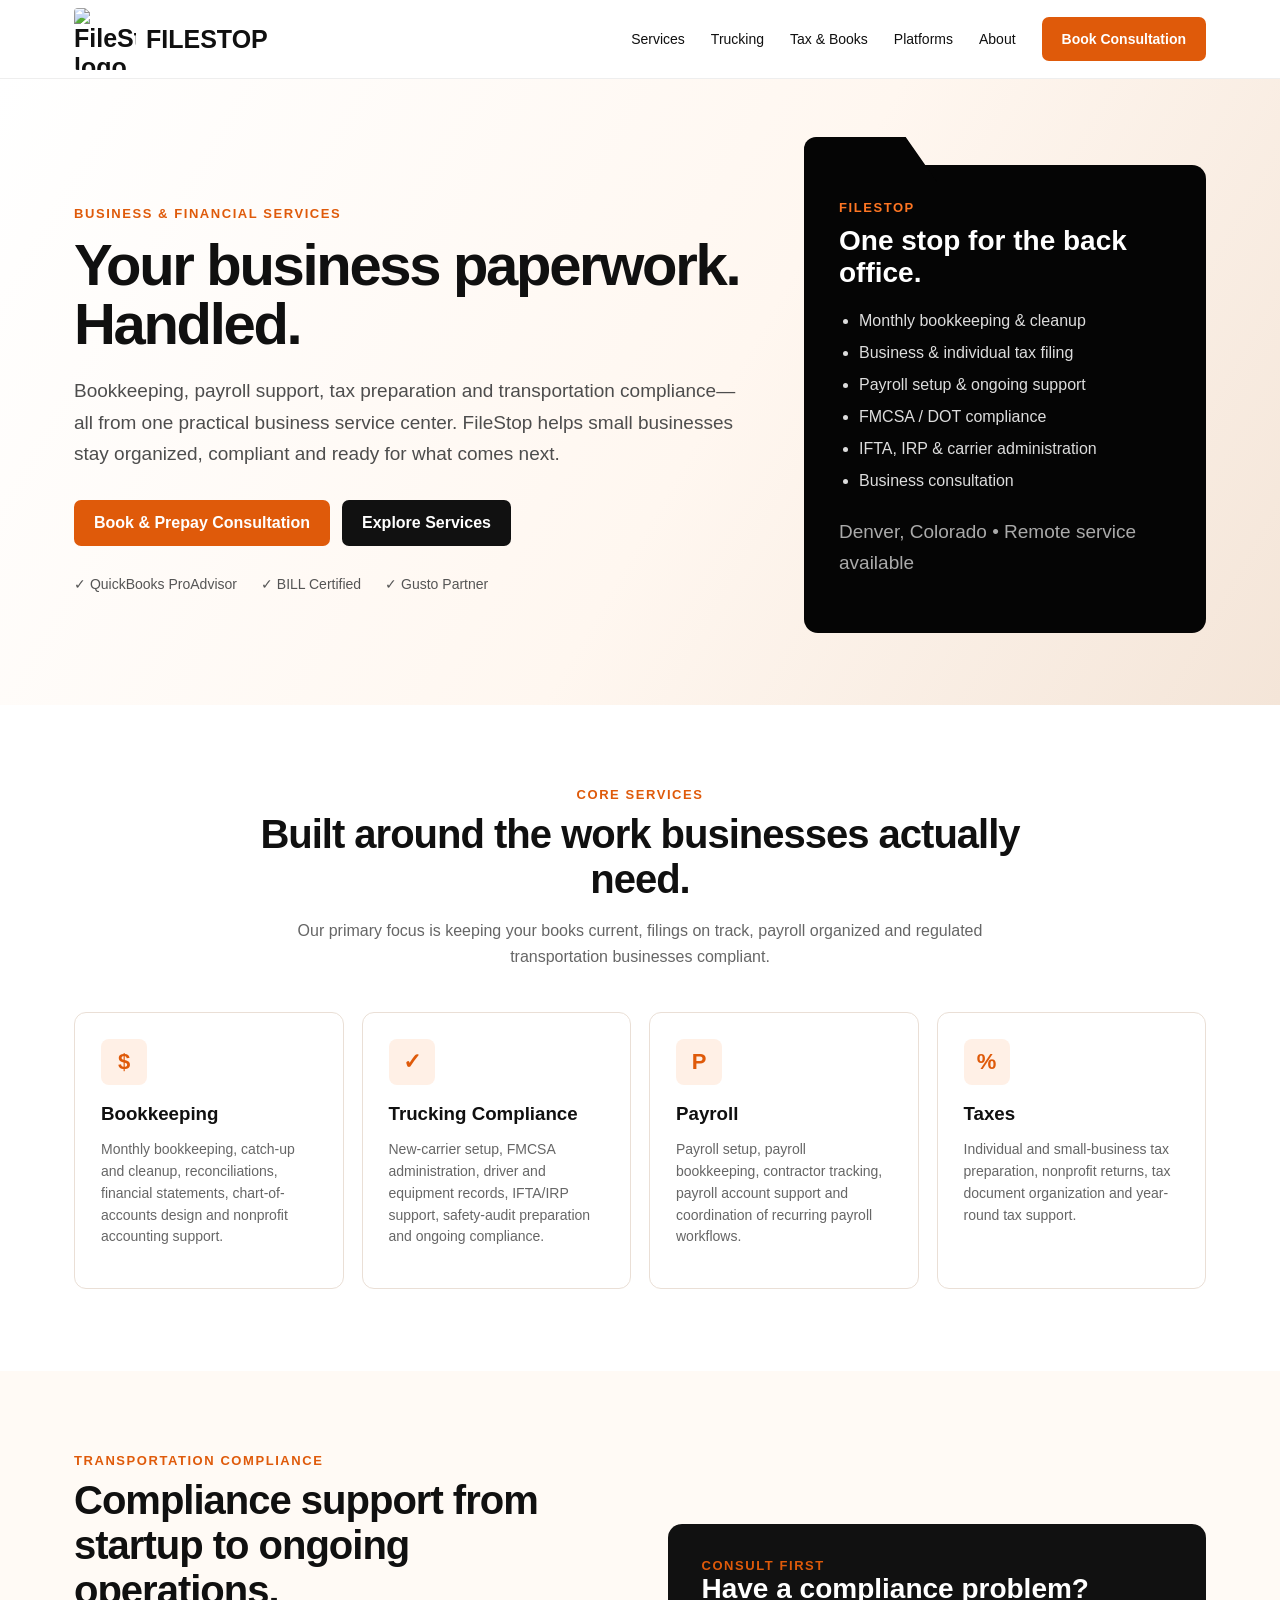
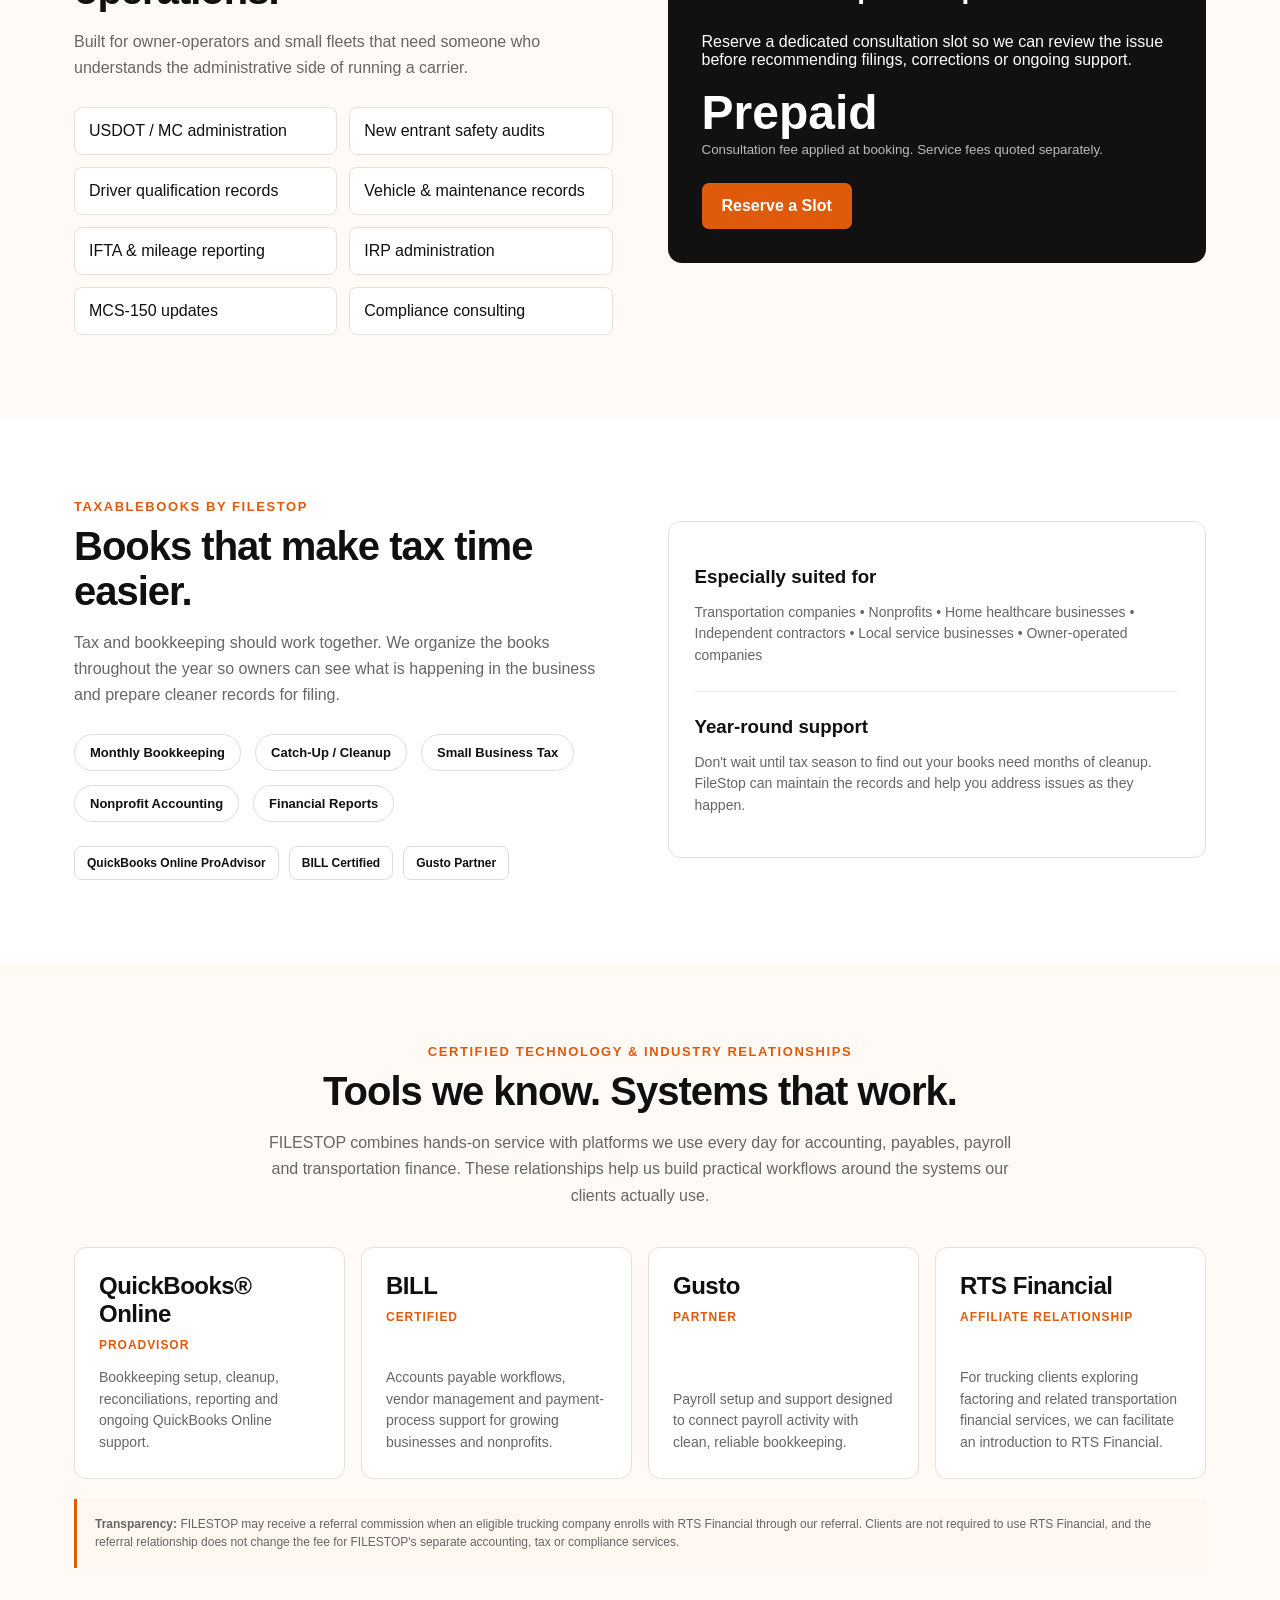
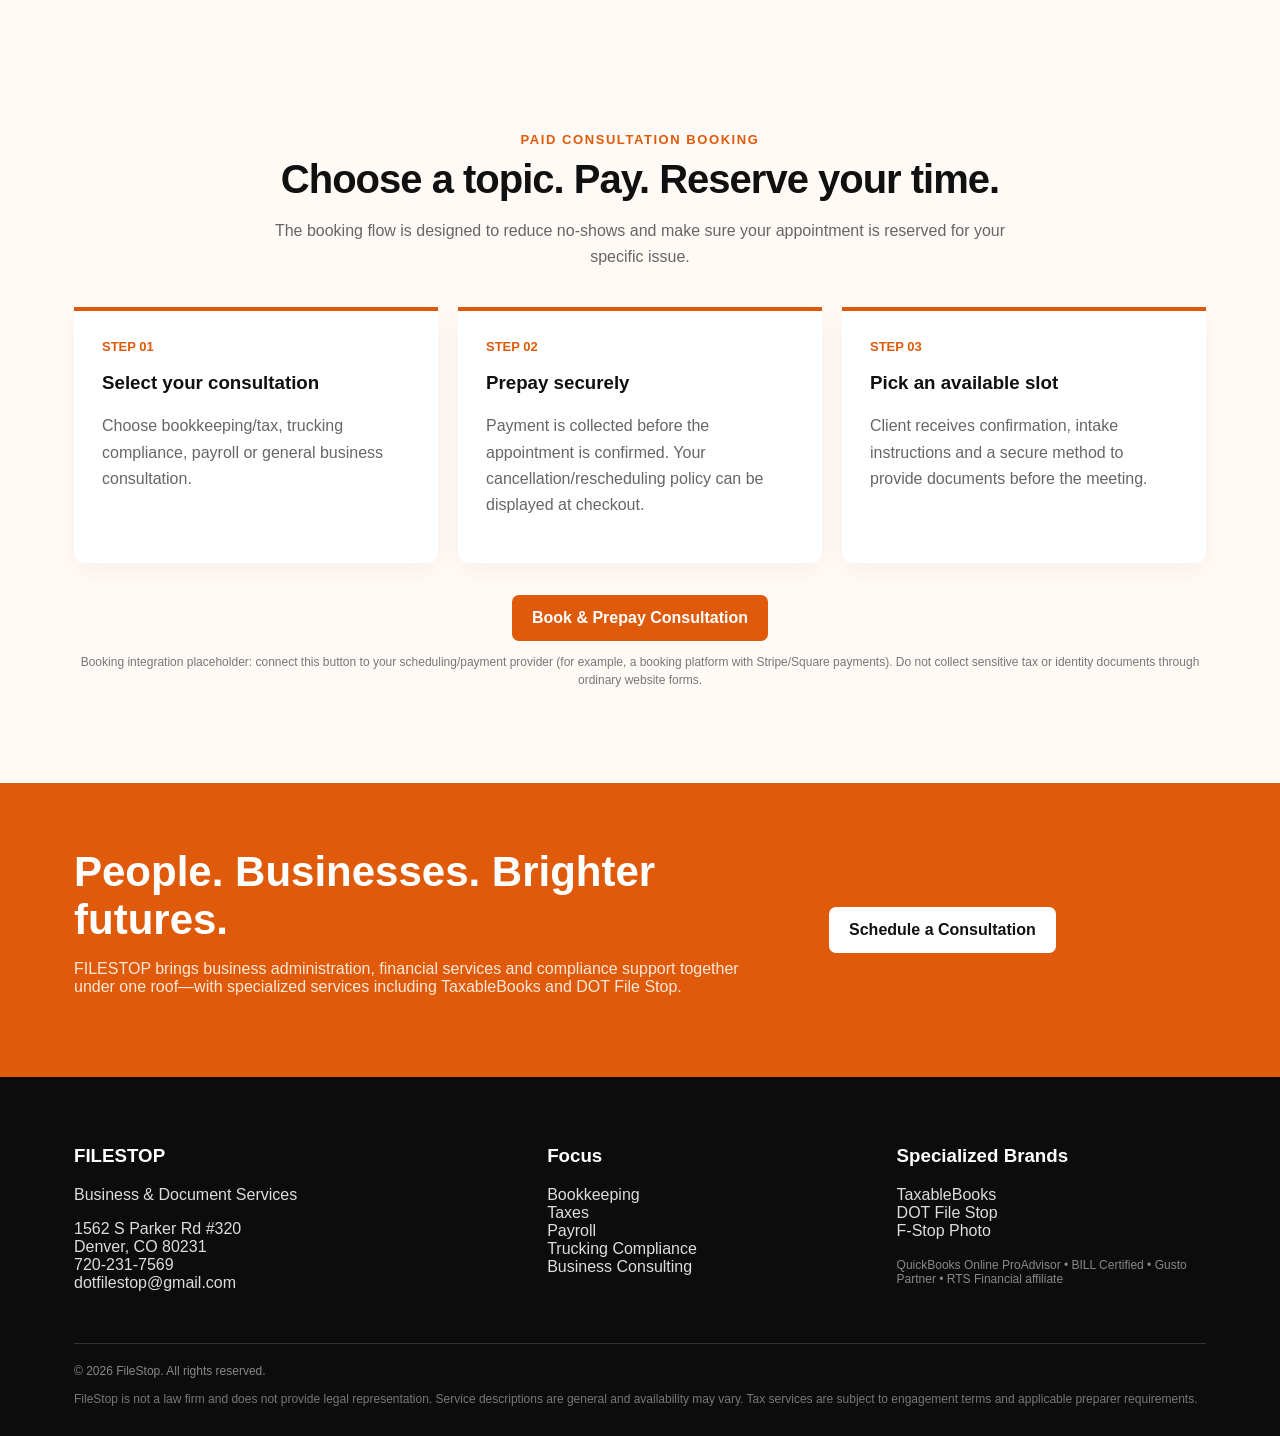
==== index.html @ 05ebdbb8 "first commit" ====
<!doctype html>
<html lang="en">
  <head>
    <meta charset="utf-8" />
    <meta name="viewport" content="width=device-width,initial-scale=1" />
    <title>FileStop | Bookkeeping, Tax, Payroll & Trucking Compliance</title>
    <meta
      name="description"
      content="FileStop provides bookkeeping, tax preparation, payroll support, trucking compliance and business consulting in Denver, Colorado."
    />
    <style>
      :root {
        --orange: #df5a0a;
        --ink: #101010;
        --muted: #676767;
        --paper: #fffaf5;
        --line: #eadfd6;
      }
      * {
        box-sizing: border-box;
      }
      body {
        margin: 0;
        font-family: Inter, Arial, sans-serif;
        color: var(--ink);
        background: #fff;
      }
      a {
        text-decoration: none;
        color: inherit;
      }
      .wrap {
        max-width: 1180px;
        margin: auto;
        padding: 0 24px;
      }
      header {
        position: sticky;
        top: 0;
        background: #fffffff2;
        backdrop-filter: blur(10px);
        border-bottom: 1px solid #eee;
        z-index: 10;
      }
      .nav {
        height: 78px;
        display: flex;
        align-items: center;
        justify-content: space-between;
      }
      .logo {
        display: flex;
        align-items: center;
        gap: 10px;
        font-weight: 800;
        font-size: 25px;
      }
      .logo img {
        width: 62px;
        height: 62px;
        object-fit: cover;
        object-position: top left;
        border-radius: 4px;
      }
      .navlinks {
        display: flex;
        gap: 26px;
        align-items: center;
        font-size: 14px;
      }
      .btn {
        display: inline-block;
        background: var(--orange);
        color: #fff;
        padding: 14px 20px;
        border-radius: 7px;
        font-weight: 750;
      }
      .btn.dark {
        background: #111;
      }
      .hero {
        background: linear-gradient(120deg, #fff 0, #fff7f0 55%, #f4e5d8 100%);
        padding: 86px 0 72px;
      }
      .hero-grid {
        display: grid;
        grid-template-columns: 1.25fr 0.75fr;
        gap: 60px;
        align-items: center;
      }
      .eyebrow {
        color: var(--orange);
        font-weight: 800;
        text-transform: uppercase;
        letter-spacing: 0.12em;
        font-size: 13px;
      }
      h1 {
        font-size: 58px;
        line-height: 1.02;
        margin: 14px 0 22px;
        letter-spacing: -0.04em;
      }
      .hero p {
        font-size: 19px;
        line-height: 1.65;
        color: #4d4d4d;
        max-width: 720px;
      }
      .actions {
        display: flex;
        gap: 12px;
        margin-top: 30px;
      }
      .trust {
        display: flex;
        gap: 24px;
        margin-top: 30px;
        color: #555;
        font-size: 14px;
      }
      .folder {
        background: #050505;
        color: #fff;
        border-radius: 14px;
        padding: 35px;
        min-height: 390px;
        position: relative;
      }
      .folder:before {
        content: "";
        position: absolute;
        top: -28px;
        left: 0;
        width: 46%;
        height: 45px;
        background: #050505;
        border-radius: 12px 12px 0 0;
        clip-path: polygon(0 0, 55% 0, 72% 100%, 100% 100%, 100% 100%, 0 100%);
      }
      .folder h3 {
        font-size: 28px;
        margin: 10px 0;
      }
      .folder ul {
        padding-left: 20px;
        line-height: 2;
        color: #ddd;
      }
      .folder .orange {
        color: #ff7623;
      }
      .section {
        padding: 82px 0;
      }
      .section.alt {
        background: var(--paper);
      }
      .center {
        text-align: center;
        max-width: 760px;
        margin: auto;
      }
      .center h2,
      .section h2 {
        font-size: 40px;
        letter-spacing: -0.025em;
        margin: 10px 0 14px;
      }
      .sub {
        color: #666;
        line-height: 1.65;
      }
      .cards {
        display: grid;
        grid-template-columns: repeat(4, 1fr);
        gap: 18px;
        margin-top: 42px;
      }
      .card {
        border: 1px solid var(--line);
        border-radius: 12px;
        padding: 26px;
        background: #fff;
      }
      .icon {
        width: 46px;
        height: 46px;
        border-radius: 8px;
        background: #fff0e6;
        color: var(--orange);
        display: grid;
        place-items: center;
        font-weight: 900;
        font-size: 22px;
      }
      .card h3 {
        margin: 18px 0 10px;
      }
      .card p {
        color: #666;
        line-height: 1.55;
        font-size: 14px;
      }
      .split {
        display: grid;
        grid-template-columns: 1fr 1fr;
        gap: 55px;
        align-items: center;
      }
      .check {
        display: grid;
        grid-template-columns: 1fr 1fr;
        gap: 12px;
        margin-top: 25px;
      }
      .check div {
        padding: 14px;
        border: 1px solid var(--line);
        border-radius: 8px;
        background: #fff;
      }
      .price {
        background: #111;
        color: #fff;
        border-radius: 14px;
        padding: 34px;
      }
      .price h3 {
        font-size: 28px;
        margin-top: 0;
      }
      .price .money {
        font-size: 48px;
        font-weight: 850;
      }
      .price small {
        color: #bbb;
      }
      .steps {
        display: grid;
        grid-template-columns: repeat(3, 1fr);
        gap: 20px;
        margin-top: 36px;
      }
      .step {
        padding: 28px;
        border-top: 4px solid var(--orange);
        background: #fff;
        border-radius: 0 0 10px 10px;
        box-shadow: 0 8px 25px #0000000b;
      }
      .num {
        font-size: 13px;
        color: var(--orange);
        font-weight: 800;
      }
      .cta {
        background: var(--orange);
        color: #fff;
        padding: 65px 0;
      }
      .cta .split {
        grid-template-columns: 1.3fr 0.7fr;
      }
      .cta h2 {
        font-size: 42px;
        margin: 0 0 12px;
      }
      .cta p {
        color: #ffe8d8;
      }
      .cta .btn {
        background: #fff;
        color: #111;
      }
      .brands {
        display: flex;
        gap: 14px;
        flex-wrap: wrap;
        margin-top: 25px;
      }
      .pill {
        border: 1px solid #ddd;
        border-radius: 999px;
        padding: 10px 15px;
        background: #fff;
        font-weight: 700;
        font-size: 13px;
      }
      .credentials {
        display: grid;
        grid-template-columns: repeat(4, 1fr);
        gap: 16px;
        margin-top: 38px;
      }
      .credential {
        background: #fff;
        border: 1px solid var(--line);
        border-radius: 12px;
        padding: 24px;
        min-height: 190px;
        display: flex;
        flex-direction: column;
        justify-content: space-between;
      }
      .credential .brandname {
        font-size: 24px;
        font-weight: 850;
        letter-spacing: -0.02em;
      }
      .credential .status {
        display: inline-block;
        margin-top: 10px;
        color: var(--orange);
        font-weight: 800;
        font-size: 12px;
        text-transform: uppercase;
        letter-spacing: 0.08em;
      }
      .credential p {
        font-size: 14px;
        color: #666;
        line-height: 1.55;
        margin-bottom: 0;
      }
      .disclosure {
        margin-top: 20px;
        padding: 16px 18px;
        border-left: 3px solid var(--orange);
        background: #fff7f0;
        color: #666;
        font-size: 12px;
        line-height: 1.55;
      }
      .techstrip {
        display: flex;
        gap: 10px;
        flex-wrap: wrap;
        margin-top: 24px;
      }
      .techstrip span {
        border: 1px solid #ddd;
        border-radius: 8px;
        padding: 9px 12px;
        background: #fff;
        font-size: 12px;
        font-weight: 750;
      }
      footer {
        background: #0c0c0c;
        color: #ddd;
        padding: 50px 0 28px;
      }
      footer h3 {
        color: #fff;
      }
      .foot {
        display: grid;
        grid-template-columns: 1.4fr 1fr 1fr;
        gap: 40px;
      }
      .fine {
        border-top: 1px solid #333;
        margin-top: 35px;
        padding-top: 20px;
        color: #888;
        font-size: 12px;
      }
      .legal {
        font-size: 12px;
        color: #777;
        line-height: 1.5;
        margin-top: 12px;
      }
      @media (max-width: 900px) {
        .credentials {
          grid-template-columns: 1fr 1fr;
        }
        .navlinks a:not(.btn) {
          display: none;
        }
        .hero-grid,
        .split,
        .cta .split {
          grid-template-columns: 1fr;
        }
        .cards {
          grid-template-columns: 1fr 1fr;
        }
        .steps {
          grid-template-columns: 1fr;
        }
        h1 {
          font-size: 44px;
        }
        .folder {
          margin-top: 20px;
        }
        .foot {
          grid-template-columns: 1fr;
        }
        .check {
          grid-template-columns: 1fr;
        }
      }
      @media (max-width: 560px) {
        .credentials {
          grid-template-columns: 1fr;
        }
        .cards {
          grid-template-columns: 1fr;
        }
        .hero {
          padding-top: 55px;
        }
        h1 {
          font-size: 38px;
        }
        .actions {
          flex-direction: column;
        }
        .trust {
          flex-direction: column;
          gap: 8px;
        }
      }
    </style>
  </head>
  <body>
    <header>
      <div class="wrap nav">
        <a class="logo" href="#"
          ><img src="filestop-logo.jpg" alt="FileStop logo" /><span
            >FILESTOP</span
          ></a
        >
        <nav class="navlinks">
          <a href="#services">Services</a><a href="#trucking">Trucking</a
          ><a href="#tax">Tax & Books</a><a href="#technology">Platforms</a
          ><a href="#about">About</a
          ><a class="btn" href="#book">Book Consultation</a>
        </nav>
      </div>
    </header>
    <main>
      <section class="hero">
        <div class="wrap hero-grid">
          <div>
            <div class="eyebrow">Business & Financial Services</div>
            <h1>Your business paperwork.<br />Handled.</h1>
            <p>
              Bookkeeping, payroll support, tax preparation and transportation
              compliance—all from one practical business service center.
              FileStop helps small businesses stay organized, compliant and
              ready for what comes next.
            </p>
            <div class="actions">
              <a class="btn" href="#book">Book & Prepay Consultation</a
              ><a class="btn dark" href="#services">Explore Services</a>
            </div>
            <div class="trust">
              <span>✓ QuickBooks ProAdvisor</span><span>✓ BILL Certified</span
              ><span>✓ Gusto Partner</span>
            </div>
          </div>
          <div class="folder">
            <div class="eyebrow orange">FILESTOP</div>
            <h3>One stop for the back office.</h3>
            <ul>
              <li>Monthly bookkeeping & cleanup</li>
              <li>Business & individual tax filing</li>
              <li>Payroll setup & ongoing support</li>
              <li>FMCSA / DOT compliance</li>
              <li>IFTA, IRP & carrier administration</li>
              <li>Business consultation</li>
            </ul>
            <p style="color: #aaa">
              Denver, Colorado • Remote service available
            </p>
          </div>
        </div>
      </section>
      <section class="section" id="services">
        <div class="wrap">
          <div class="center">
            <div class="eyebrow">Core Services</div>
            <h2>Built around the work businesses actually need.</h2>
            <p class="sub">
              Our primary focus is keeping your books current, filings on track,
              payroll organized and regulated transportation businesses
              compliant.
            </p>
          </div>
          <div class="cards">
            <article class="card">
              <div class="icon">$</div>
              <h3>Bookkeeping</h3>
              <p>
                Monthly bookkeeping, catch-up and cleanup, reconciliations,
                financial statements, chart-of-accounts design and nonprofit
                accounting support.
              </p>
            </article>
            <article class="card">
              <div class="icon">✓</div>
              <h3>Trucking Compliance</h3>
              <p>
                New-carrier setup, FMCSA administration, driver and equipment
                records, IFTA/IRP support, safety-audit preparation and ongoing
                compliance.
              </p>
            </article>
            <article class="card">
              <div class="icon">P</div>
              <h3>Payroll</h3>
              <p>
                Payroll setup, payroll bookkeeping, contractor tracking, payroll
                account support and coordination of recurring payroll workflows.
              </p>
            </article>
            <article class="card">
              <div class="icon">%</div>
              <h3>Taxes</h3>
              <p>
                Individual and small-business tax preparation, nonprofit
                returns, tax document organization and year-round tax support.
              </p>
            </article>
          </div>
        </div>
      </section>
      <section class="section alt" id="trucking">
        <div class="wrap split">
          <div>
            <div class="eyebrow">Transportation Compliance</div>
            <h2>Compliance support from startup to ongoing operations.</h2>
            <p class="sub">
              Built for owner-operators and small fleets that need someone who
              understands the administrative side of running a carrier.
            </p>
            <div class="check">
              <div>USDOT / MC administration</div>
              <div>New entrant safety audits</div>
              <div>Driver qualification records</div>
              <div>Vehicle & maintenance records</div>
              <div>IFTA & mileage reporting</div>
              <div>IRP administration</div>
              <div>MCS-150 updates</div>
              <div>Compliance consulting</div>
            </div>
          </div>
          <div class="price">
            <div class="eyebrow orange">Consult First</div>
            <h3>Have a compliance problem?</h3>
            <p>
              Reserve a dedicated consultation slot so we can review the issue
              before recommending filings, corrections or ongoing support.
            </p>
            <div class="money">Prepaid</div>
            <small
              >Consultation fee applied at booking. Service fees quoted
              separately.</small
            >
            <div style="margin-top: 25px">
              <a class="btn" href="#book">Reserve a Slot</a>
            </div>
          </div>
        </div>
      </section>
      <section class="section" id="tax">
        <div class="wrap split">
          <div>
            <div class="eyebrow">TaxableBooks by FileStop</div>
            <h2>Books that make tax time easier.</h2>
            <p class="sub">
              Tax and bookkeeping should work together. We organize the books
              throughout the year so owners can see what is happening in the
              business and prepare cleaner records for filing.
            </p>
            <div class="brands">
              <span class="pill">Monthly Bookkeeping</span
              ><span class="pill">Catch-Up / Cleanup</span
              ><span class="pill">Small Business Tax</span
              ><span class="pill">Nonprofit Accounting</span
              ><span class="pill">Financial Reports</span>
            </div>
            <div class="techstrip">
              <span>QuickBooks Online ProAdvisor</span
              ><span>BILL Certified</span><span>Gusto Partner</span>
            </div>
          </div>
          <div>
            <div class="card">
              <h3>Especially suited for</h3>
              <p>
                Transportation companies • Nonprofits • Home healthcare
                businesses • Independent contractors • Local service businesses
                • Owner-operated companies
              </p>
              <hr
                style="border: 0; border-top: 1px solid #eee; margin: 24px 0"
              />
              <h3>Year-round support</h3>
              <p>
                Don't wait until tax season to find out your books need months
                of cleanup. FileStop can maintain the records and help you
                address issues as they happen.
              </p>
            </div>
          </div>
        </div>
      </section>
      <section class="section alt" id="technology">
        <div class="wrap">
          <div class="center">
            <div class="eyebrow">
              Certified Technology & Industry Relationships
            </div>
            <h2>Tools we know. Systems that work.</h2>
            <p class="sub">
              FILESTOP combines hands-on service with platforms we use every day
              for accounting, payables, payroll and transportation finance.
              These relationships help us build practical workflows around the
              systems our clients actually use.
            </p>
          </div>
          <div class="credentials">
            <article class="credential">
              <div>
                <div class="brandname">QuickBooks® Online</div>
                <span class="status">ProAdvisor</span>
              </div>
              <p>
                Bookkeeping setup, cleanup, reconciliations, reporting and
                ongoing QuickBooks Online support.
              </p>
            </article>
            <article class="credential">
              <div>
                <div class="brandname">BILL</div>
                <span class="status">Certified</span>
              </div>
              <p>
                Accounts payable workflows, vendor management and
                payment-process support for growing businesses and nonprofits.
              </p>
            </article>
            <article class="credential">
              <div>
                <div class="brandname">Gusto</div>
                <span class="status">Partner</span>
              </div>
              <p>
                Payroll setup and support designed to connect payroll activity
                with clean, reliable bookkeeping.
              </p>
            </article>
            <article class="credential">
              <div>
                <div class="brandname">RTS Financial</div>
                <span class="status">Affiliate Relationship</span>
              </div>
              <p>
                For trucking clients exploring factoring and related
                transportation financial services, we can facilitate an
                introduction to RTS Financial.
              </p>
            </article>
          </div>
          <div class="disclosure">
            <strong>Transparency:</strong> FILESTOP may receive a referral
            commission when an eligible trucking company enrolls with RTS
            Financial through our referral. Clients are not required to use RTS
            Financial, and the referral relationship does not change the fee for
            FILESTOP's separate accounting, tax or compliance services.
          </div>
        </div>
      </section>
      <section class="section alt" id="book">
        <div class="wrap">
          <div class="center">
            <div class="eyebrow">Paid Consultation Booking</div>
            <h2>Choose a topic. Pay. Reserve your time.</h2>
            <p class="sub">
              The booking flow is designed to reduce no-shows and make sure your
              appointment is reserved for your specific issue.
            </p>
          </div>
          <div class="steps">
            <div class="step">
              <div class="num">STEP 01</div>
              <h3>Select your consultation</h3>
              <p class="sub">
                Choose bookkeeping/tax, trucking compliance, payroll or general
                business consultation.
              </p>
            </div>
            <div class="step">
              <div class="num">STEP 02</div>
              <h3>Prepay securely</h3>
              <p class="sub">
                Payment is collected before the appointment is confirmed. Your
                cancellation/rescheduling policy can be displayed at checkout.
              </p>
            </div>
            <div class="step">
              <div class="num">STEP 03</div>
              <h3>Pick an available slot</h3>
              <p class="sub">
                Client receives confirmation, intake instructions and a secure
                method to provide documents before the meeting.
              </p>
            </div>
          </div>
          <div
            id="booking-placeholder"
            style="text-align: center; margin-top: 32px"
          >
            <a class="btn" href="#booking-placeholder"
              >Book & Prepay Consultation</a
            >
            <p class="legal">
              Booking integration placeholder: connect this button to your
              scheduling/payment provider (for example, a booking platform with
              Stripe/Square payments). Do not collect sensitive tax or identity
              documents through ordinary website forms.
            </p>
          </div>
        </div>
      </section>
      <section class="cta" id="about">
        <div class="wrap split">
          <div>
            <h2>People. Businesses. Brighter futures.</h2>
            <p>
              FILESTOP brings business administration, financial services and
              compliance support together under one roof—with specialized
              services including TaxableBooks and DOT File Stop.
            </p>
          </div>
          <div><a class="btn" href="#book">Schedule a Consultation</a></div>
        </div>
      </section>
    </main>
    <footer>
      <div class="wrap">
        <div class="foot">
          <div>
            <h3>FILESTOP</h3>
            <p>Business & Document Services</p>
            <p>
              1562 S Parker Rd #320<br />Denver, CO 80231<br />720-231-7569<br />dotfilestop@gmail.com
            </p>
          </div>
          <div>
            <h3>Focus</h3>
            <p>
              Bookkeeping<br />Taxes<br />Payroll<br />Trucking Compliance<br />Business
              Consulting
            </p>
          </div>
          <div>
            <h3>Specialized Brands</h3>
            <p>TaxableBooks<br />DOT File Stop<br />F-Stop Photo</p>
            <p style="margin-top: 18px; color: #888; font-size: 12px">
              QuickBooks Online ProAdvisor • BILL Certified • Gusto Partner •
              RTS Financial affiliate
            </p>
          </div>
        </div>
        <div class="fine">
          © 2026 FileStop. All rights reserved.
          <div class="legal">
            FileStop is not a law firm and does not provide legal
            representation. Service descriptions are general and availability
            may vary. Tax services are subject to engagement terms and
            applicable preparer requirements.
          </div>
        </div>
      </div>
    </footer>
  </body>
</html>
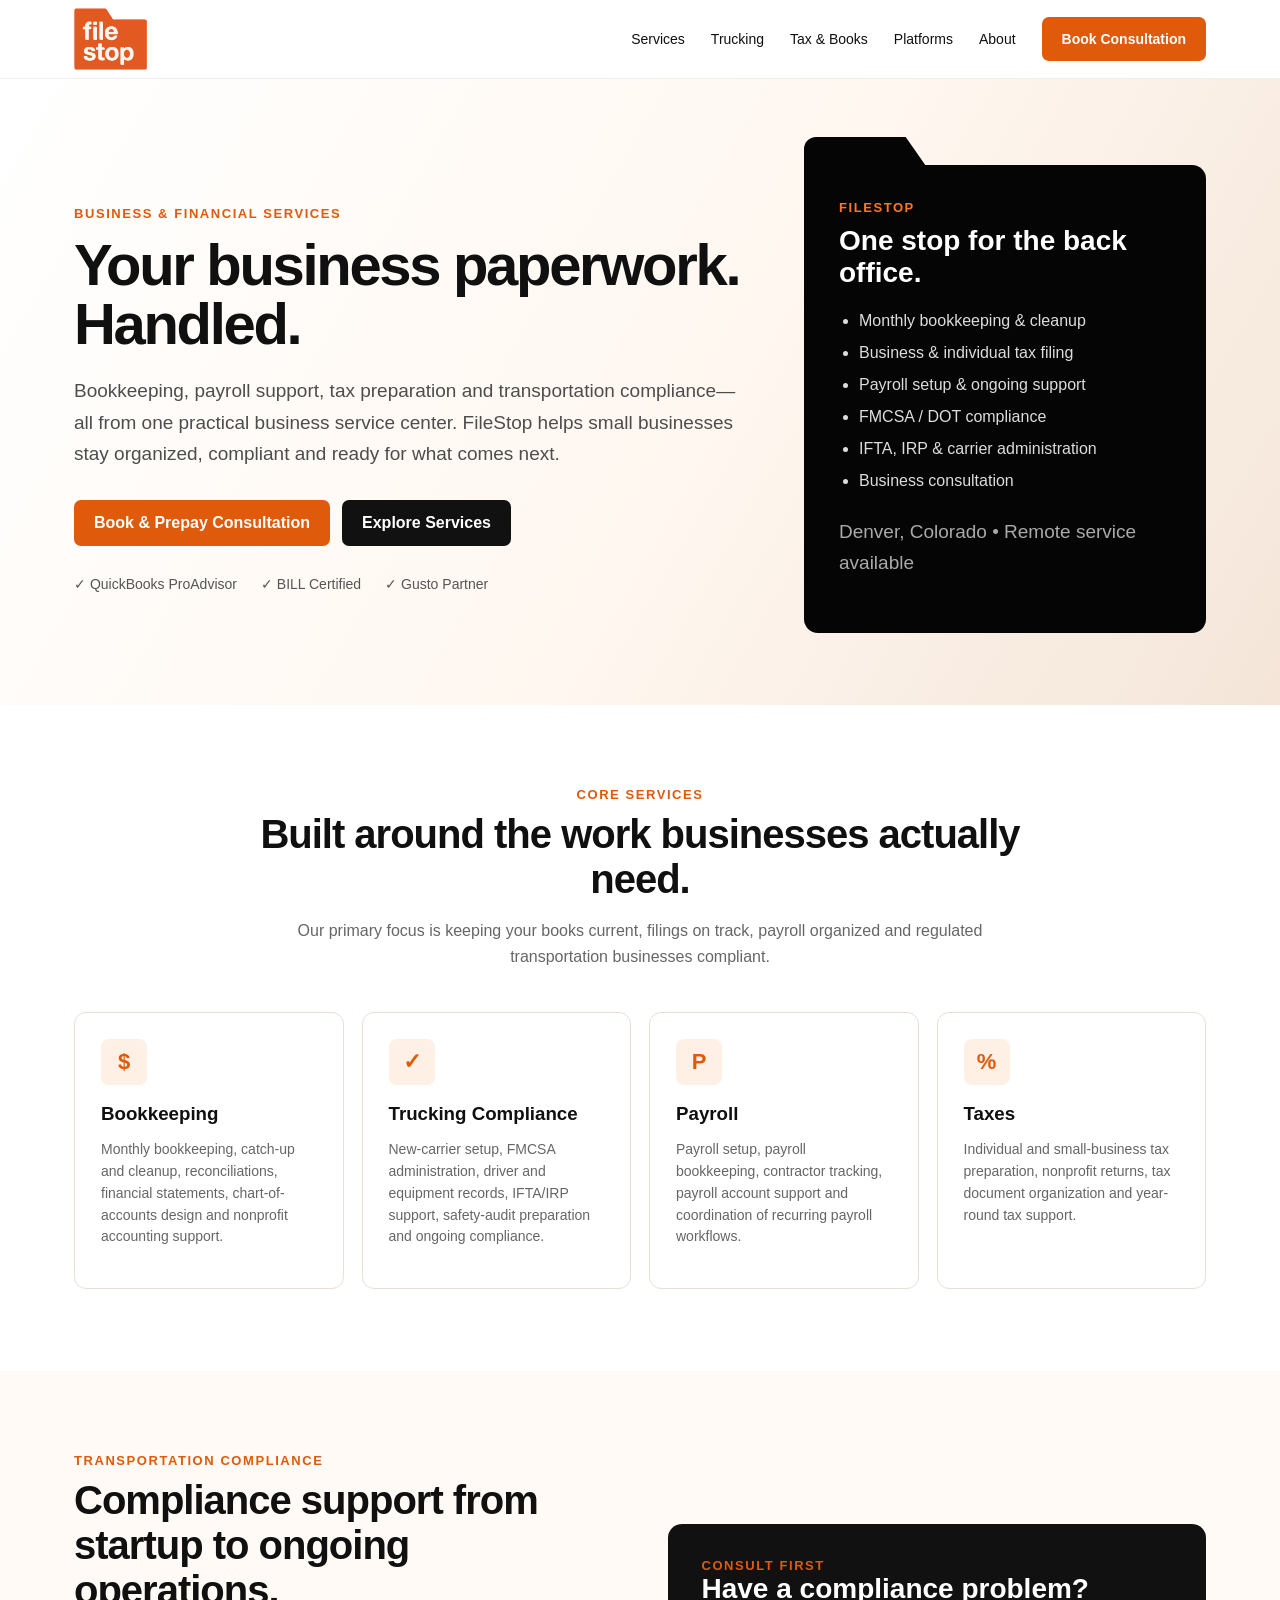
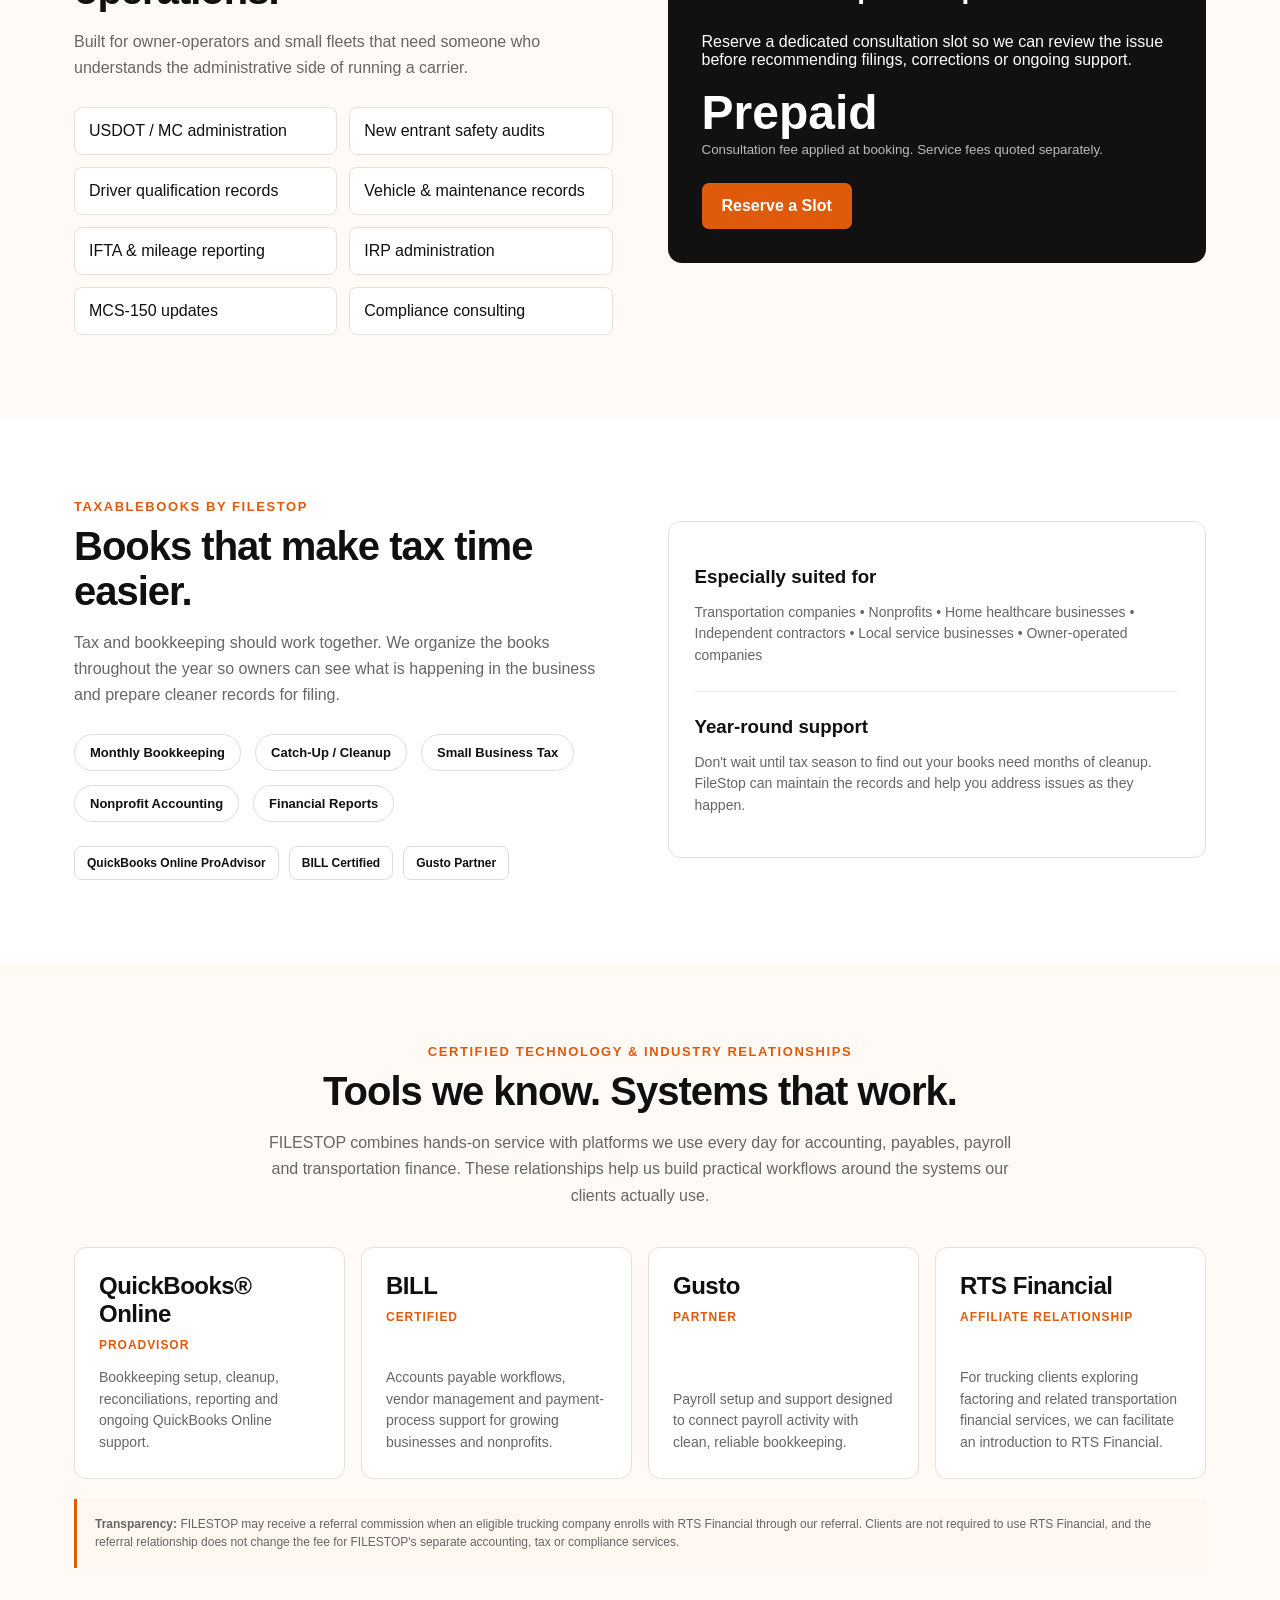
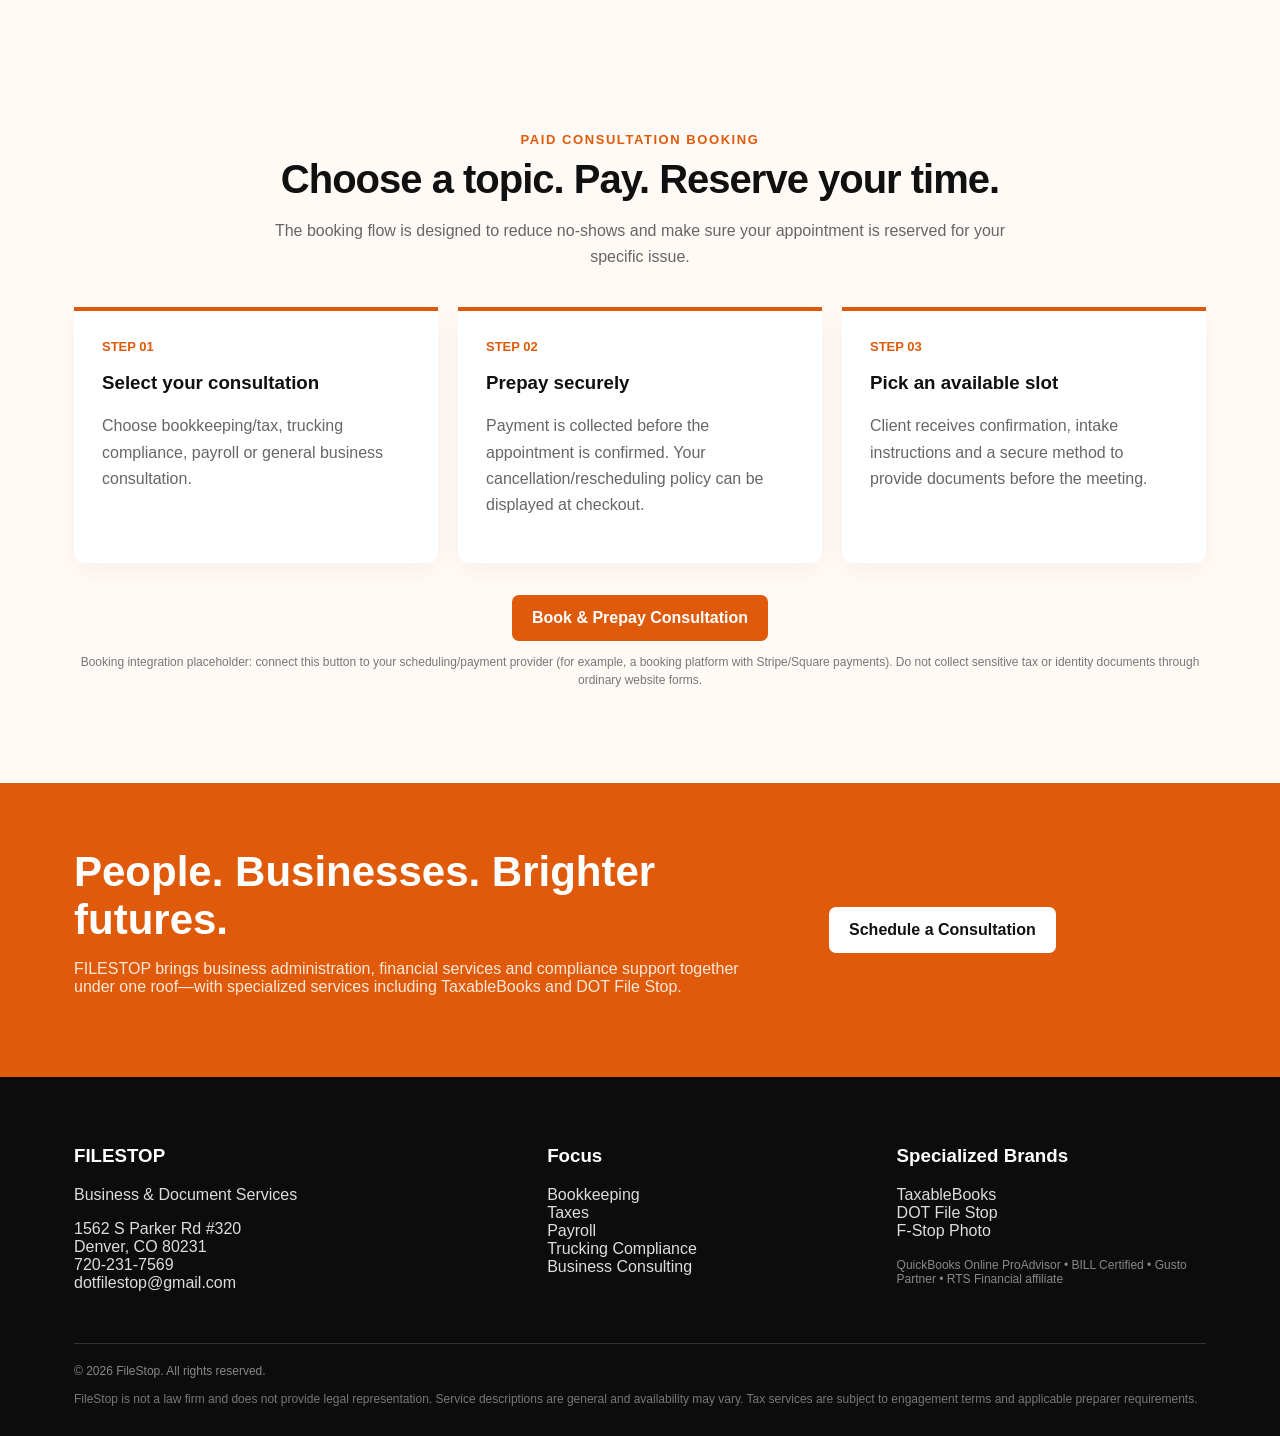
==== commit 2881d565: "Update logo image and consultation links in index.html" ====
--- a/index.html
+++ b/index.html
@@ -56,11 +56,11 @@
         font-size: 25px;
       }
       .logo img {
-        width: 62px;
+      
         height: 62px;
-        object-fit: cover;
-        object-position: top left;
-        border-radius: 4px;
+        
+        object-position: top ;
+        
       }
       .navlinks {
         display: flex;
@@ -432,15 +432,15 @@
     <header>
       <div class="wrap nav">
         <a class="logo" href="#"
-          ><img src="filestop-logo.jpg" alt="FileStop logo" /><span
-            >FILESTOP</span
+          ><img src="filestoplogo.png" alt="FileStop logo" /><span
+            ></span
           ></a
         >
         <nav class="navlinks">
           <a href="#services">Services</a><a href="#trucking">Trucking</a
           ><a href="#tax">Tax & Books</a><a href="#technology">Platforms</a
           ><a href="#about">About</a
-          ><a class="btn" href="#book">Book Consultation</a>
+          ><a class="btn" href="https://calendly.com/taxablebooks/30min">Book Consultation</a>
         </nav>
       </div>
     </header>
@@ -457,7 +457,7 @@
               ready for what comes next.
             </p>
             <div class="actions">
-              <a class="btn" href="#book">Book & Prepay Consultation</a
+              <a class="btn" href="https://calendly.com/taxablebooks/30min">Book & Prepay Consultation</a
               ><a class="btn dark" href="#services">Explore Services</a>
             </div>
             <div class="trust">
@@ -564,7 +564,7 @@
               separately.</small
             >
             <div style="margin-top: 25px">
-              <a class="btn" href="#book">Reserve a Slot</a>
+              <a class="btn" href="https://calendly.com/taxablebooks/30min">Reserve a Slot</a>
             </div>
           </div>
         </div>
@@ -718,7 +718,7 @@
             id="booking-placeholder"
             style="text-align: center; margin-top: 32px"
           >
-            <a class="btn" href="#booking-placeholder"
+            <a class="btn" href="https://calendly.com/taxablebooks/30min"
               >Book & Prepay Consultation</a
             >
             <p class="legal">
@@ -740,7 +740,7 @@
               services including TaxableBooks and DOT File Stop.
             </p>
           </div>
-          <div><a class="btn" href="#book">Schedule a Consultation</a></div>
+          <div><a class="btn" href="https://calendly.com/taxablebooks/30min">Schedule a Consultation</a></div>
         </div>
       </section>
     </main>
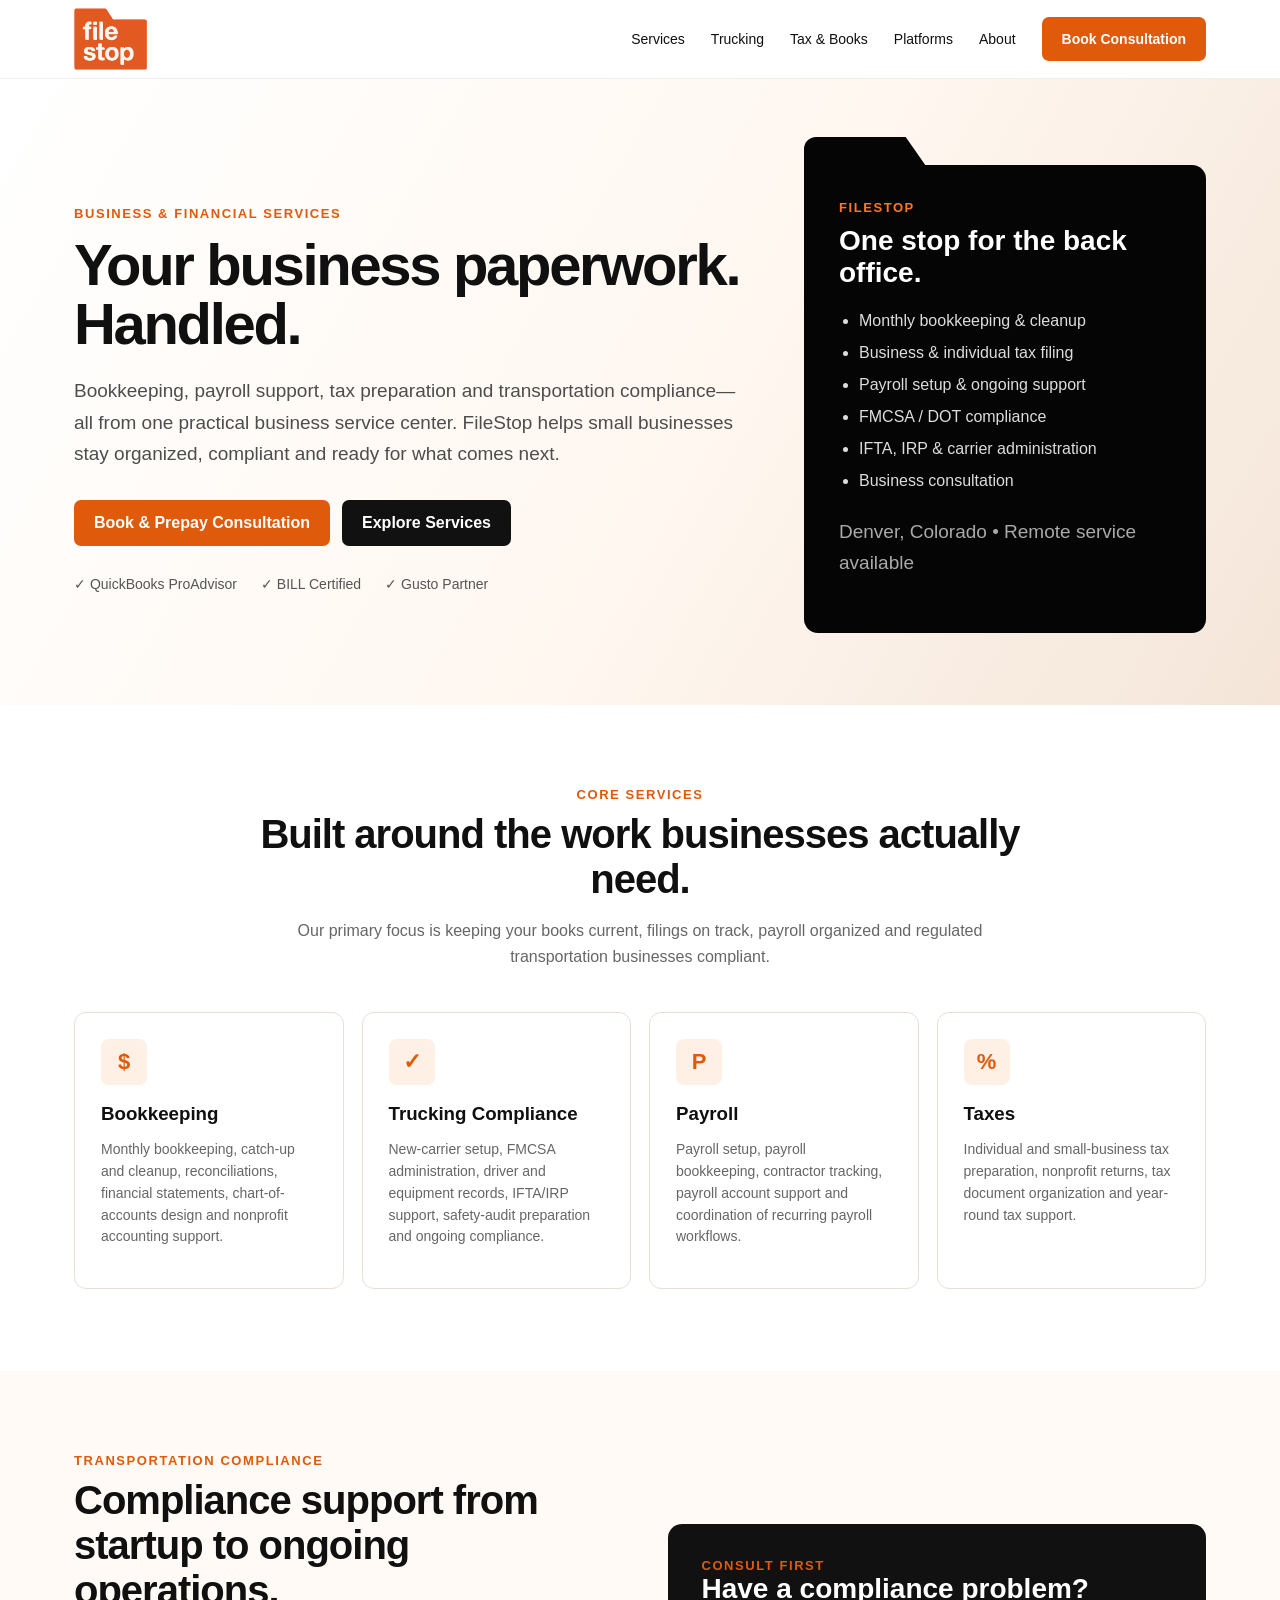
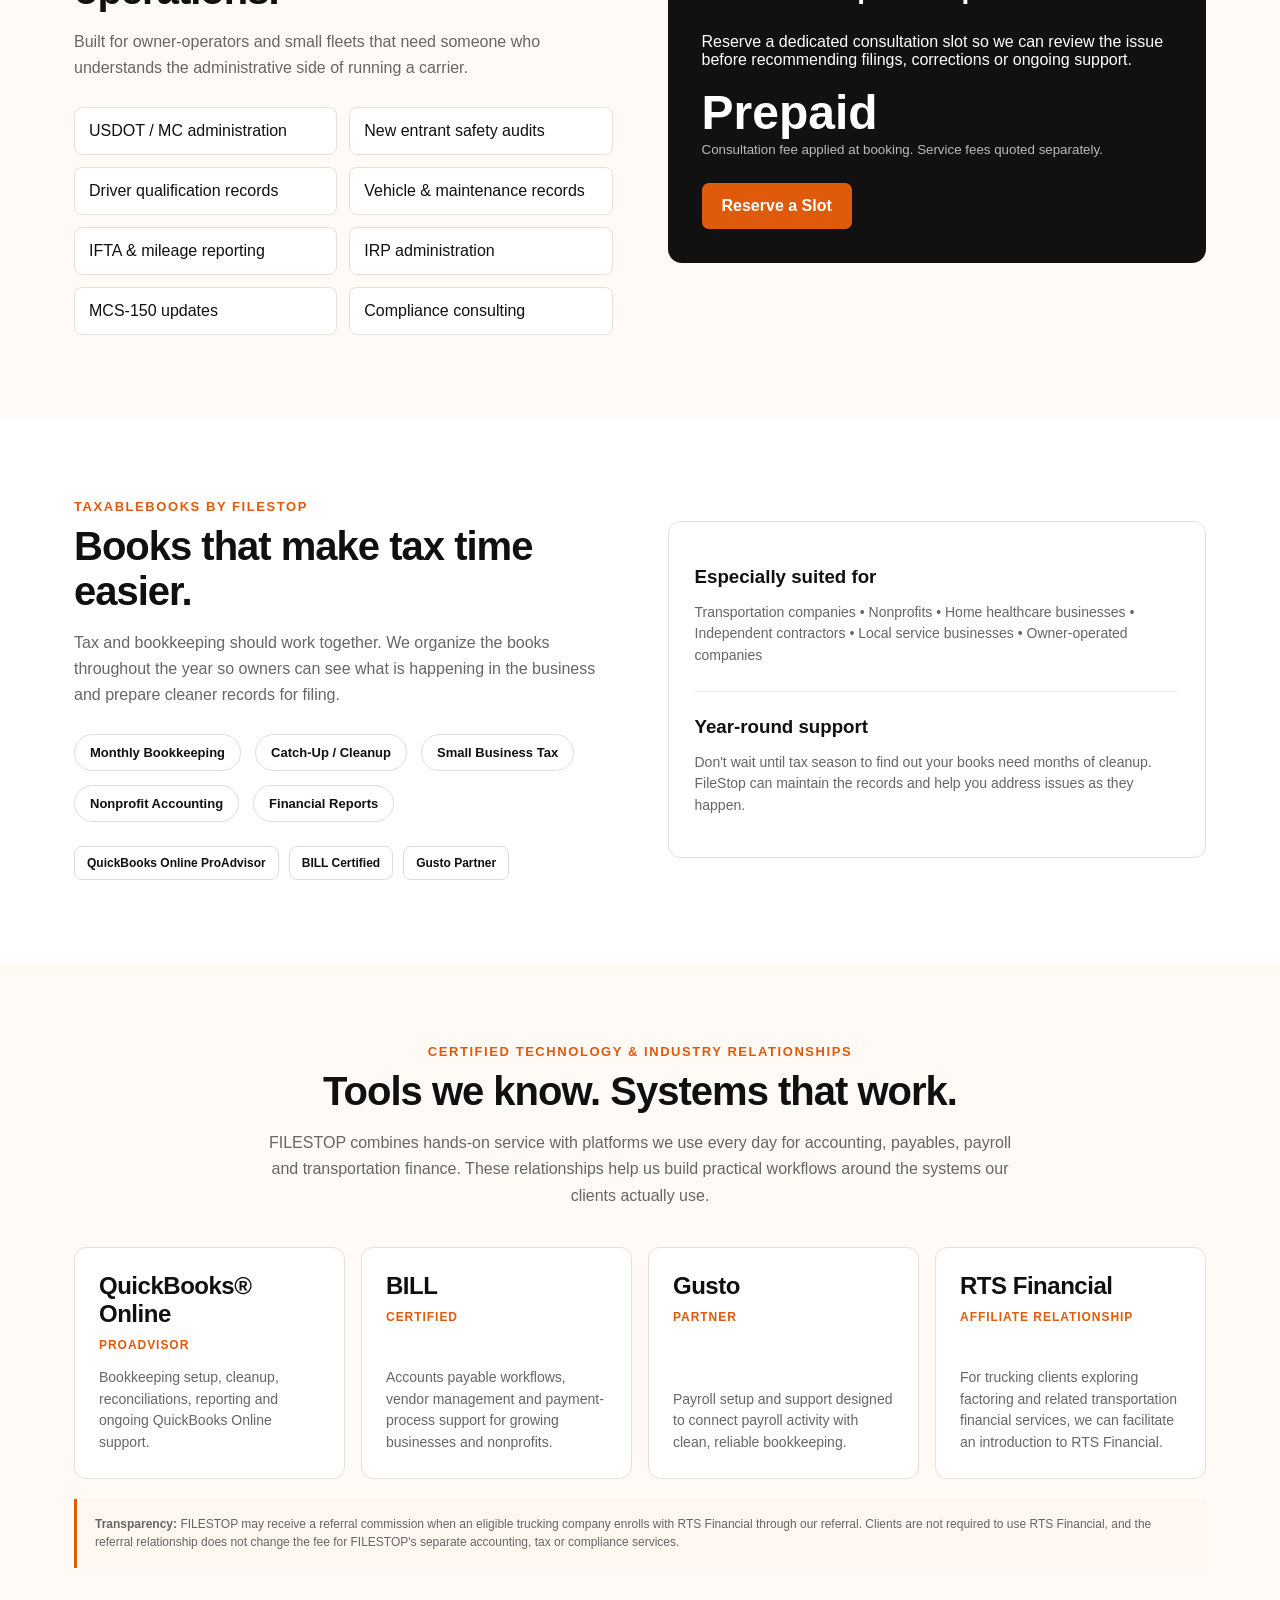
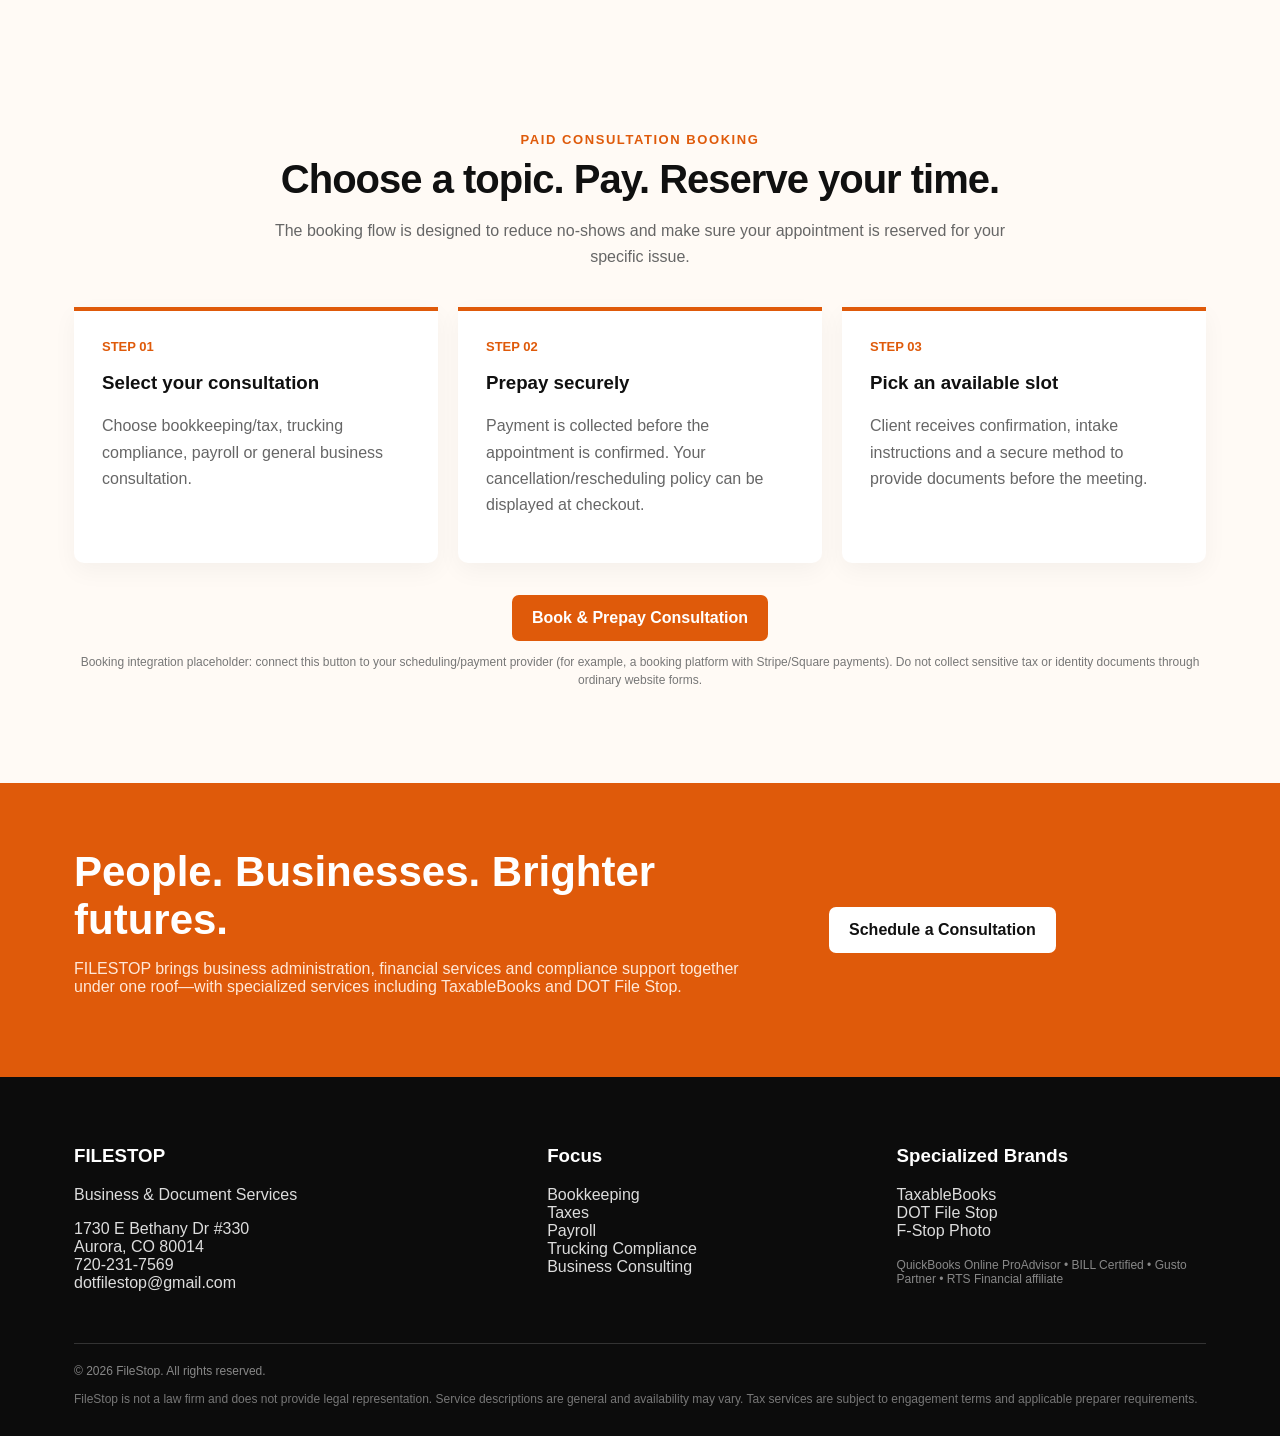
==== commit 8461257d: "Update address in footer section of index.html" ====
--- a/index.html
+++ b/index.html
@@ -751,7 +751,7 @@
             <h3>FILESTOP</h3>
             <p>Business & Document Services</p>
             <p>
-              1562 S Parker Rd #320<br />Denver, CO 80231<br />720-231-7569<br />dotfilestop@gmail.com
+              1730 E Bethany Dr #330<br />Aurora, CO 80014<br />720-231-7569<br />dotfilestop@gmail.com
             </p>
           </div>
           <div>
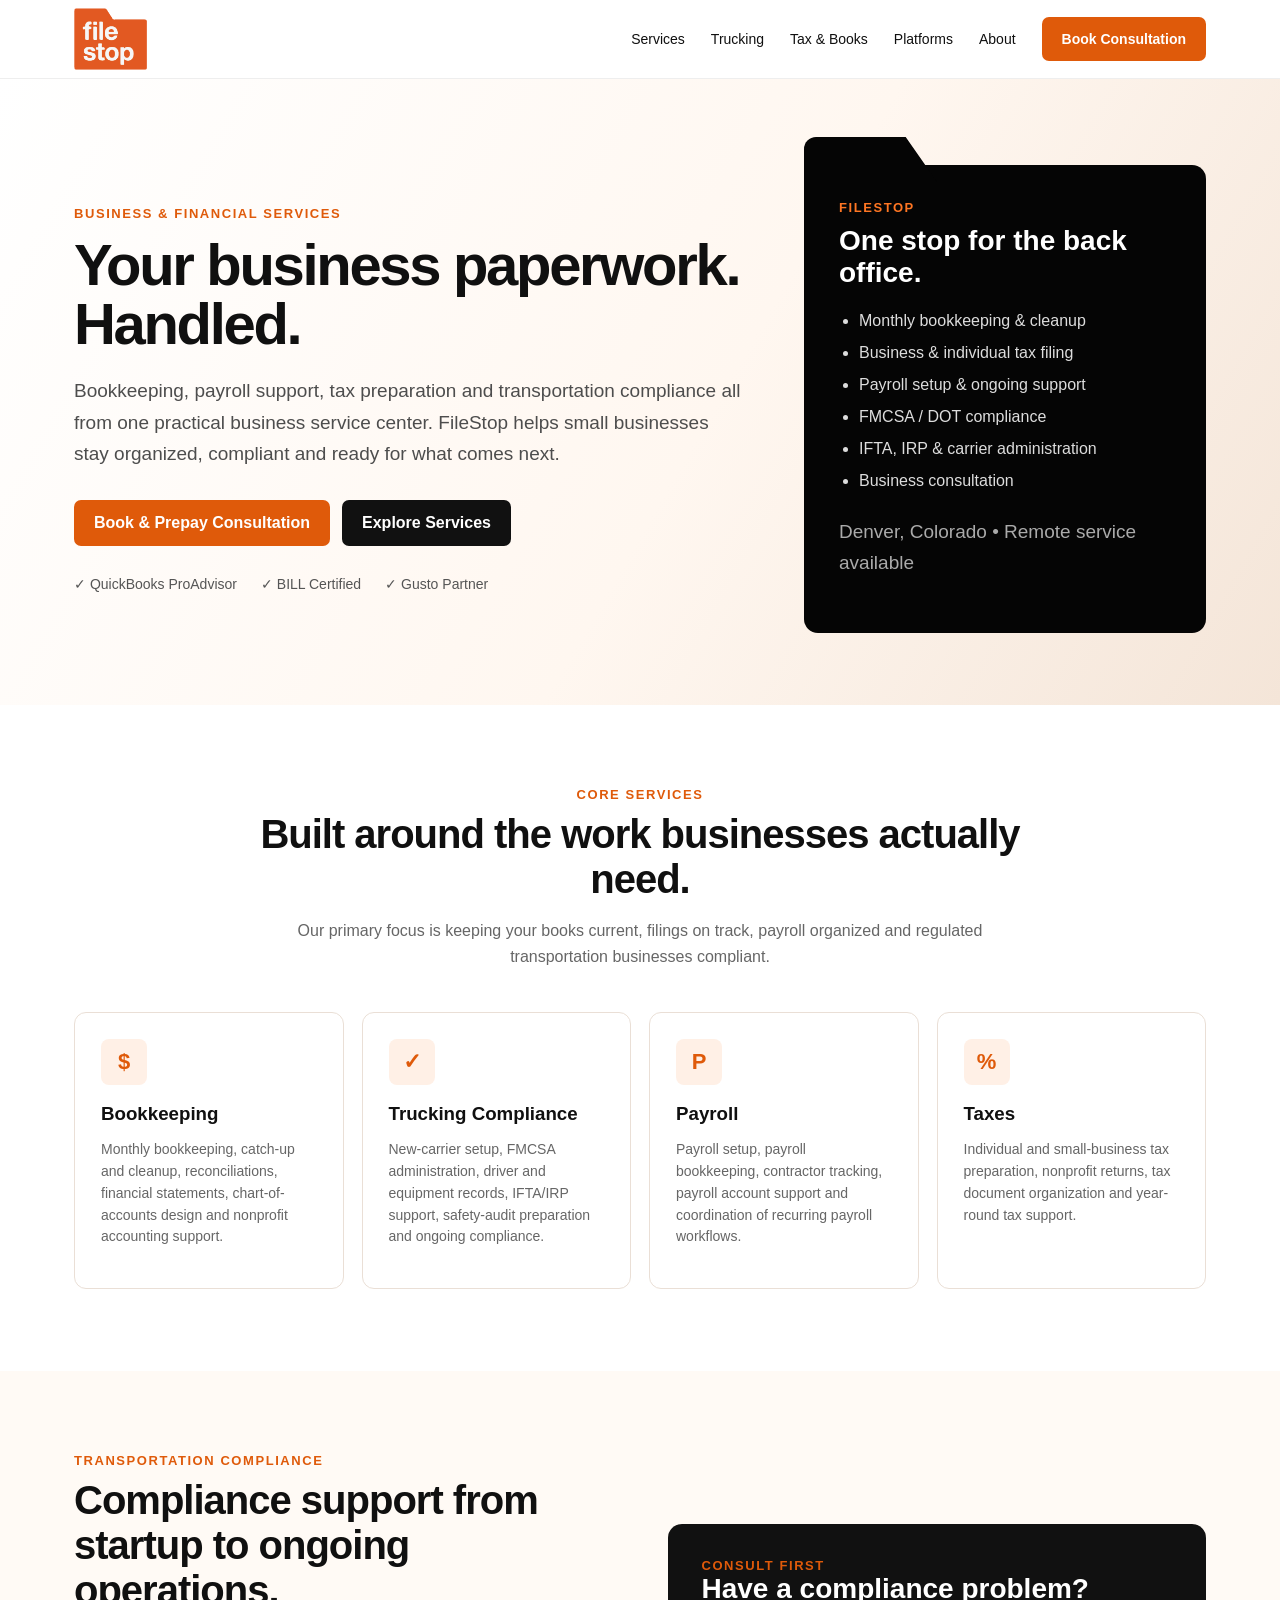
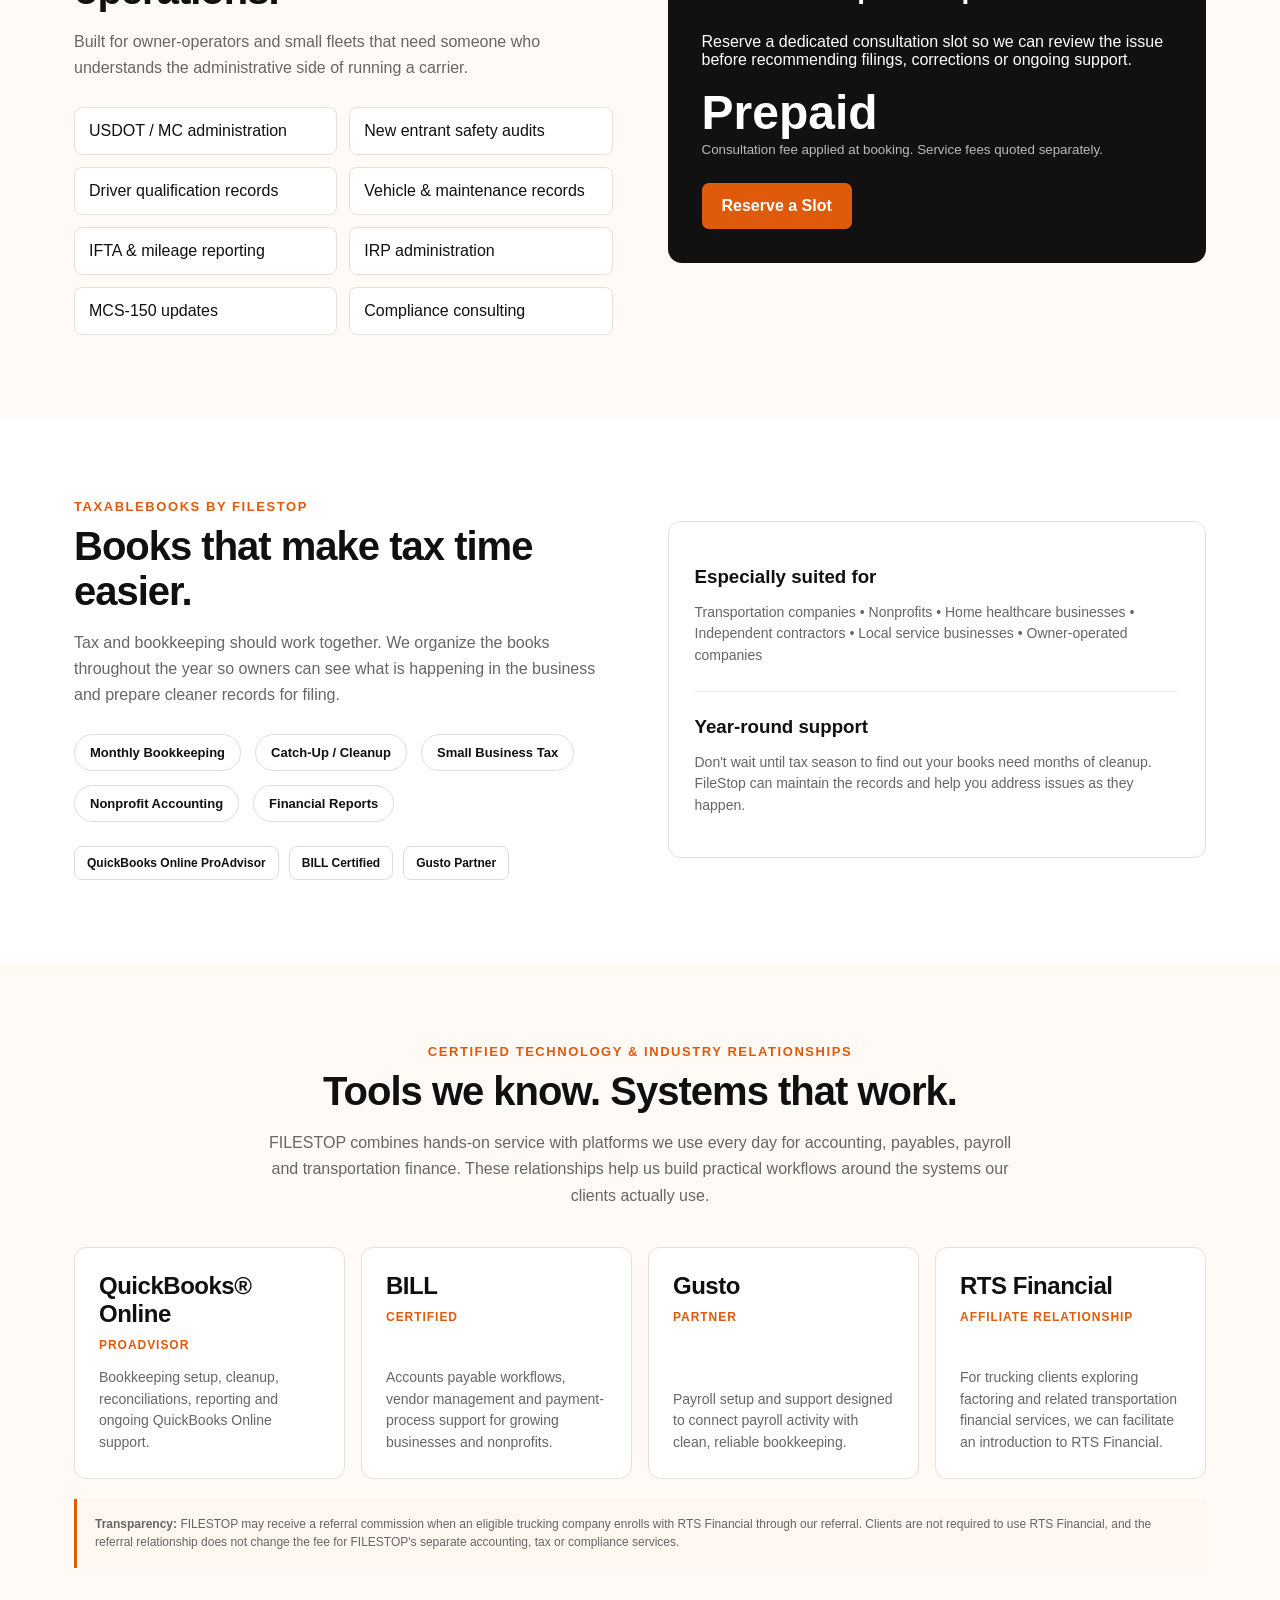
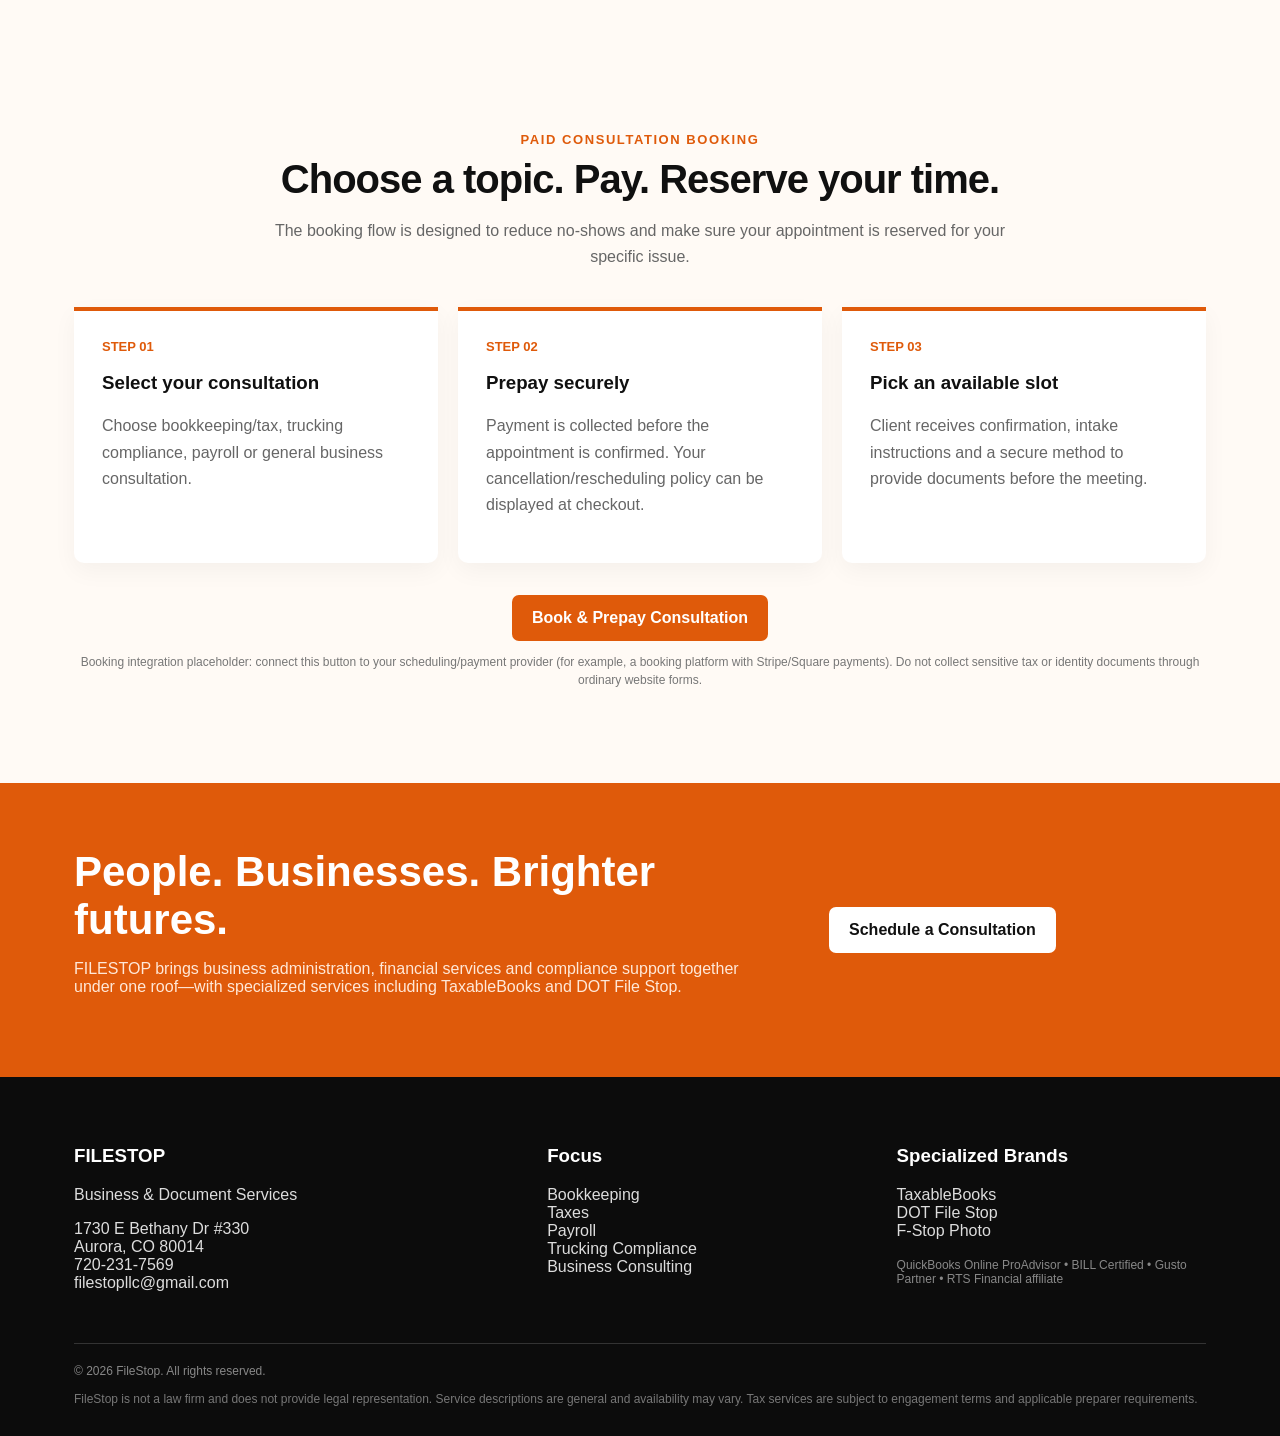
==== commit 48fed673: "Fix wording in service description and update contact email in footer section of index.html" ====
--- a/index.html
+++ b/index.html
@@ -452,7 +452,7 @@
             <h1>Your business paperwork.<br />Handled.</h1>
             <p>
               Bookkeeping, payroll support, tax preparation and transportation
-              compliance—all from one practical business service center.
+              compliance all from one practical business service center.
               FileStop helps small businesses stay organized, compliant and
               ready for what comes next.
             </p>
@@ -751,7 +751,7 @@
             <h3>FILESTOP</h3>
             <p>Business & Document Services</p>
             <p>
-              1730 E Bethany Dr #330<br />Aurora, CO 80014<br />720-231-7569<br />dotfilestop@gmail.com
+              1730 E Bethany Dr #330<br />Aurora, CO 80014<br />720-231-7569<br />filestopllc@gmail.com
             </p>
           </div>
           <div>
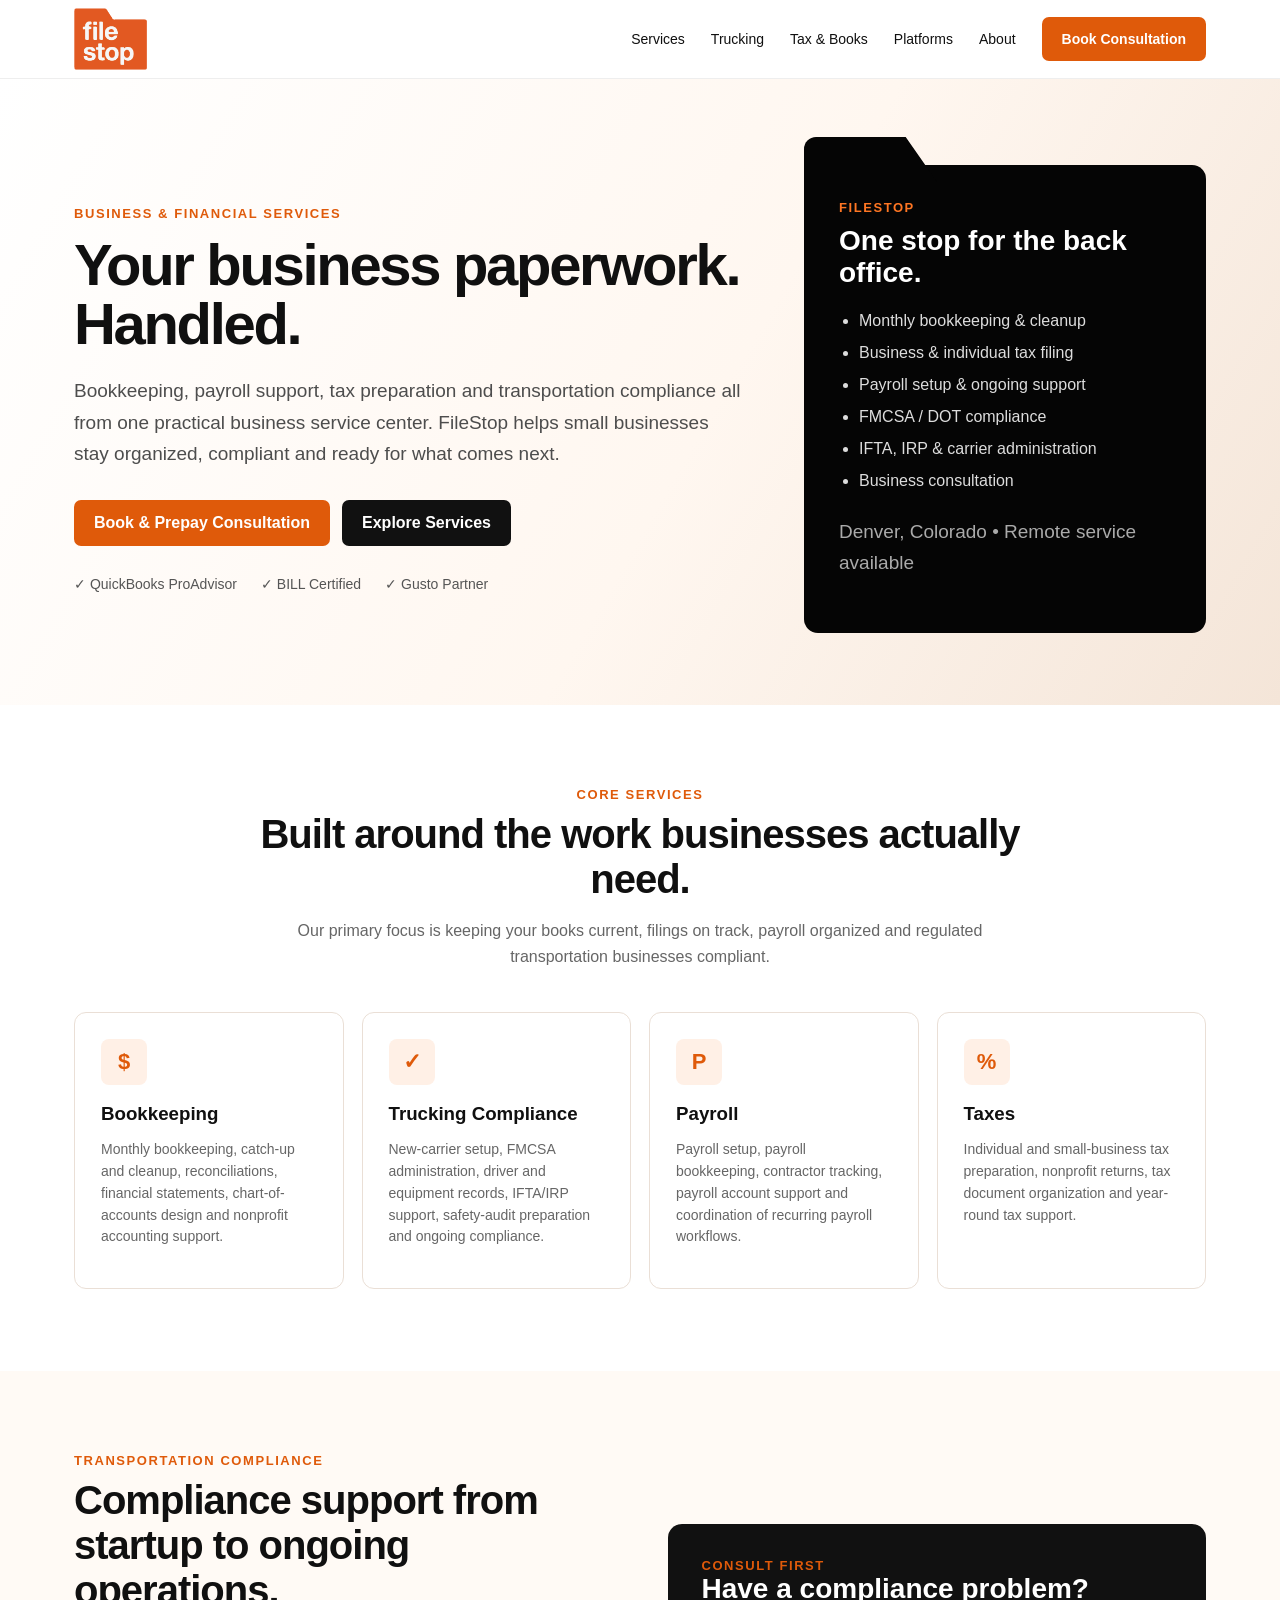
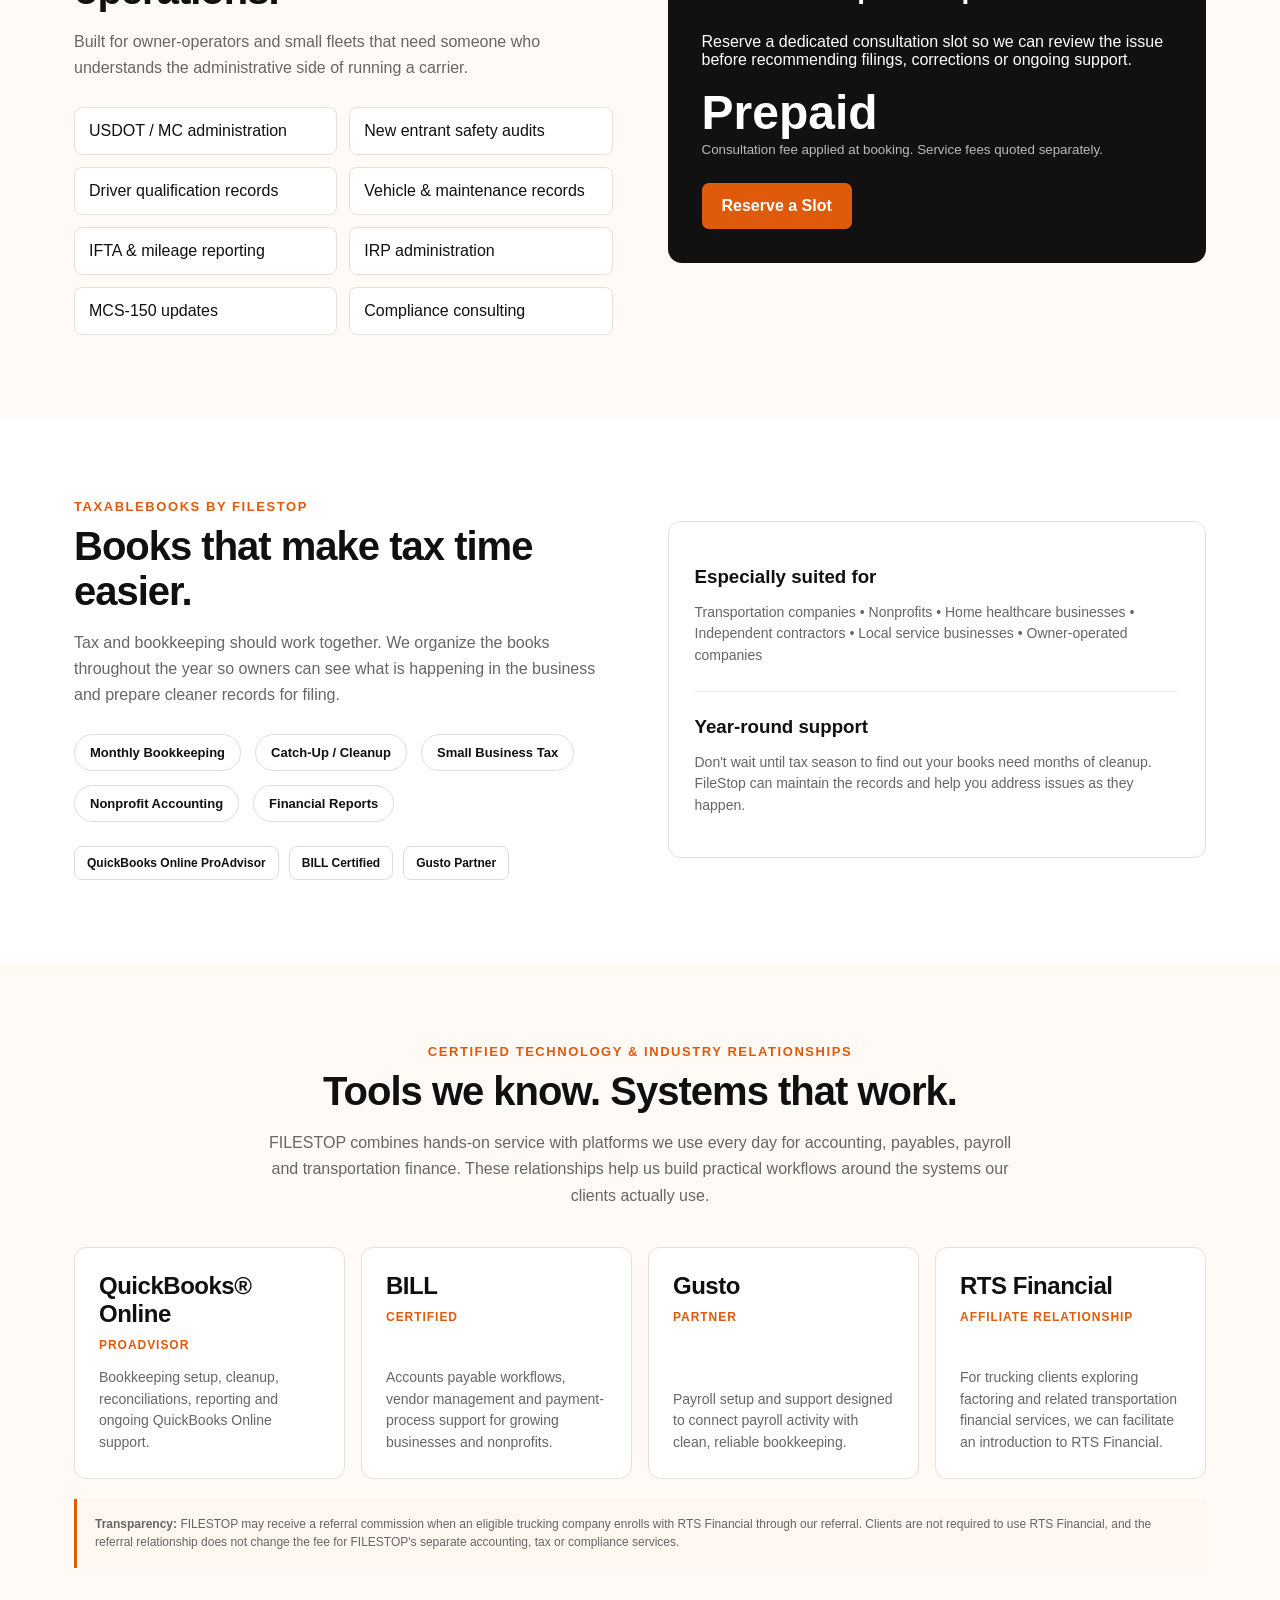
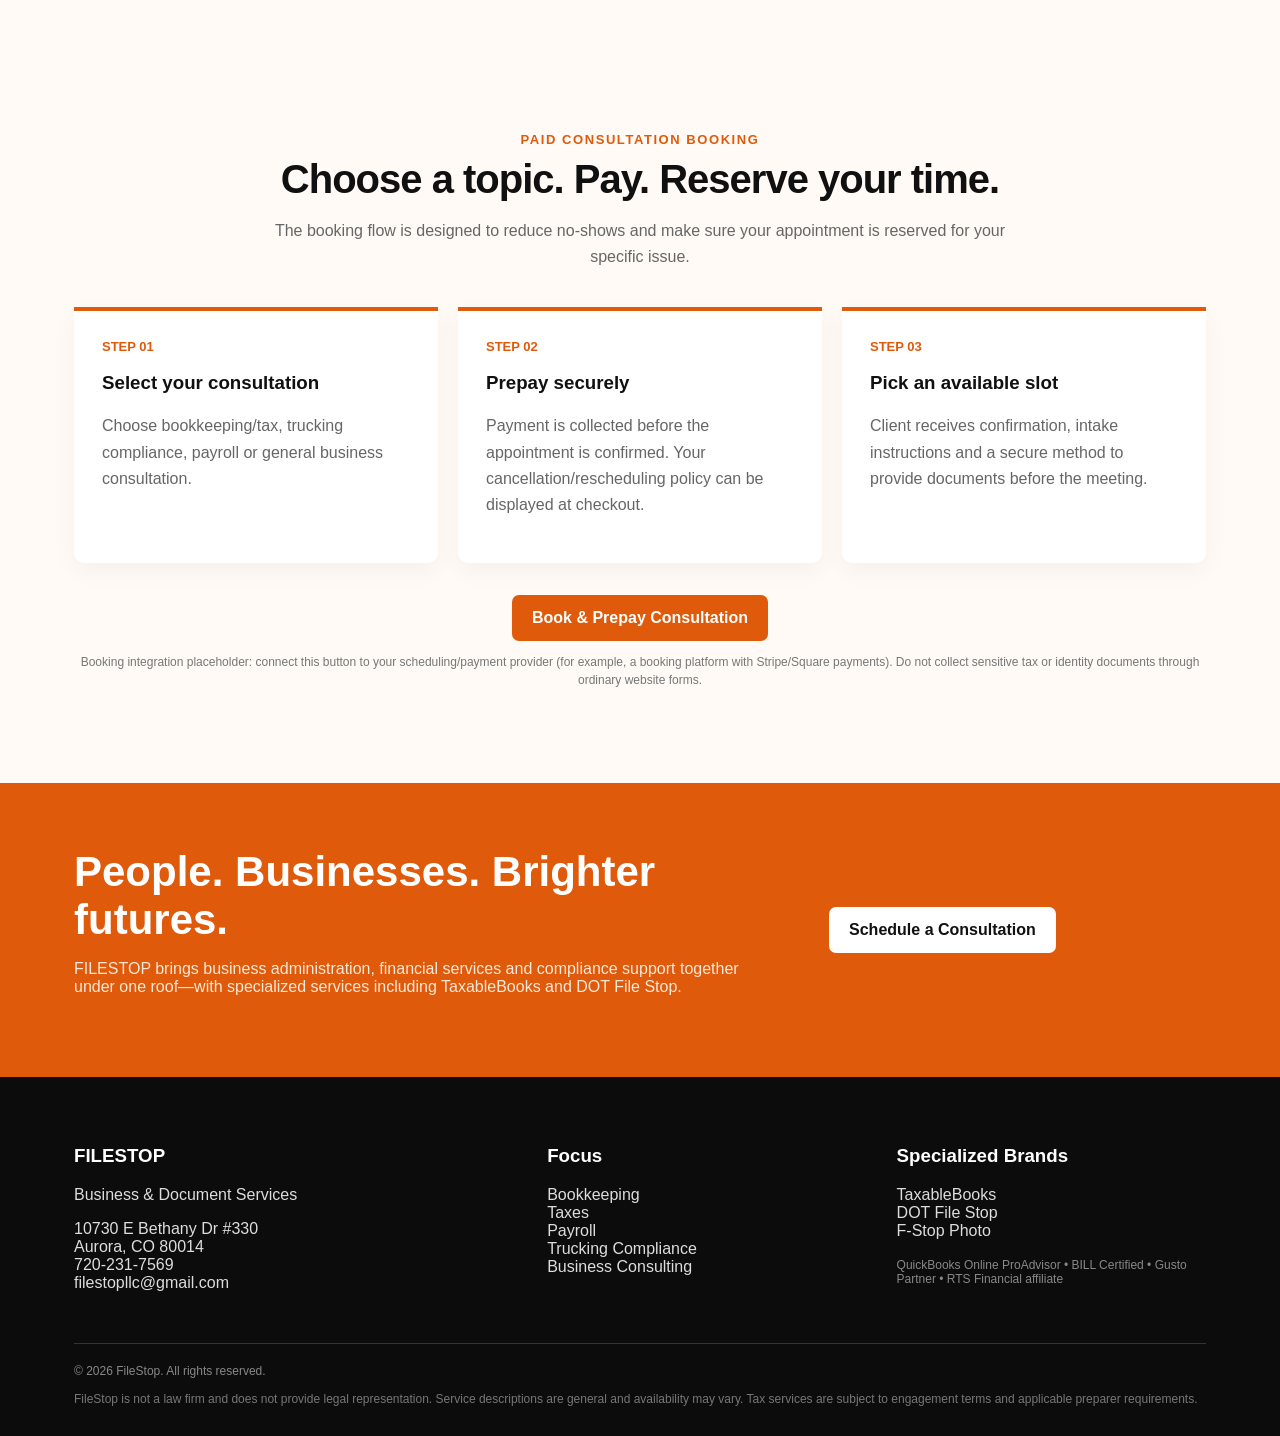
==== commit 42caebc2: "Update address in footer section of index.html" ====
--- a/index.html
+++ b/index.html
@@ -751,7 +751,7 @@
             <h3>FILESTOP</h3>
             <p>Business & Document Services</p>
             <p>
-              1730 E Bethany Dr #330<br />Aurora, CO 80014<br />720-231-7569<br />filestopllc@gmail.com
+              10730 E Bethany Dr #330<br />Aurora, CO 80014<br />720-231-7569<br />filestopllc@gmail.com
             </p>
           </div>
           <div>
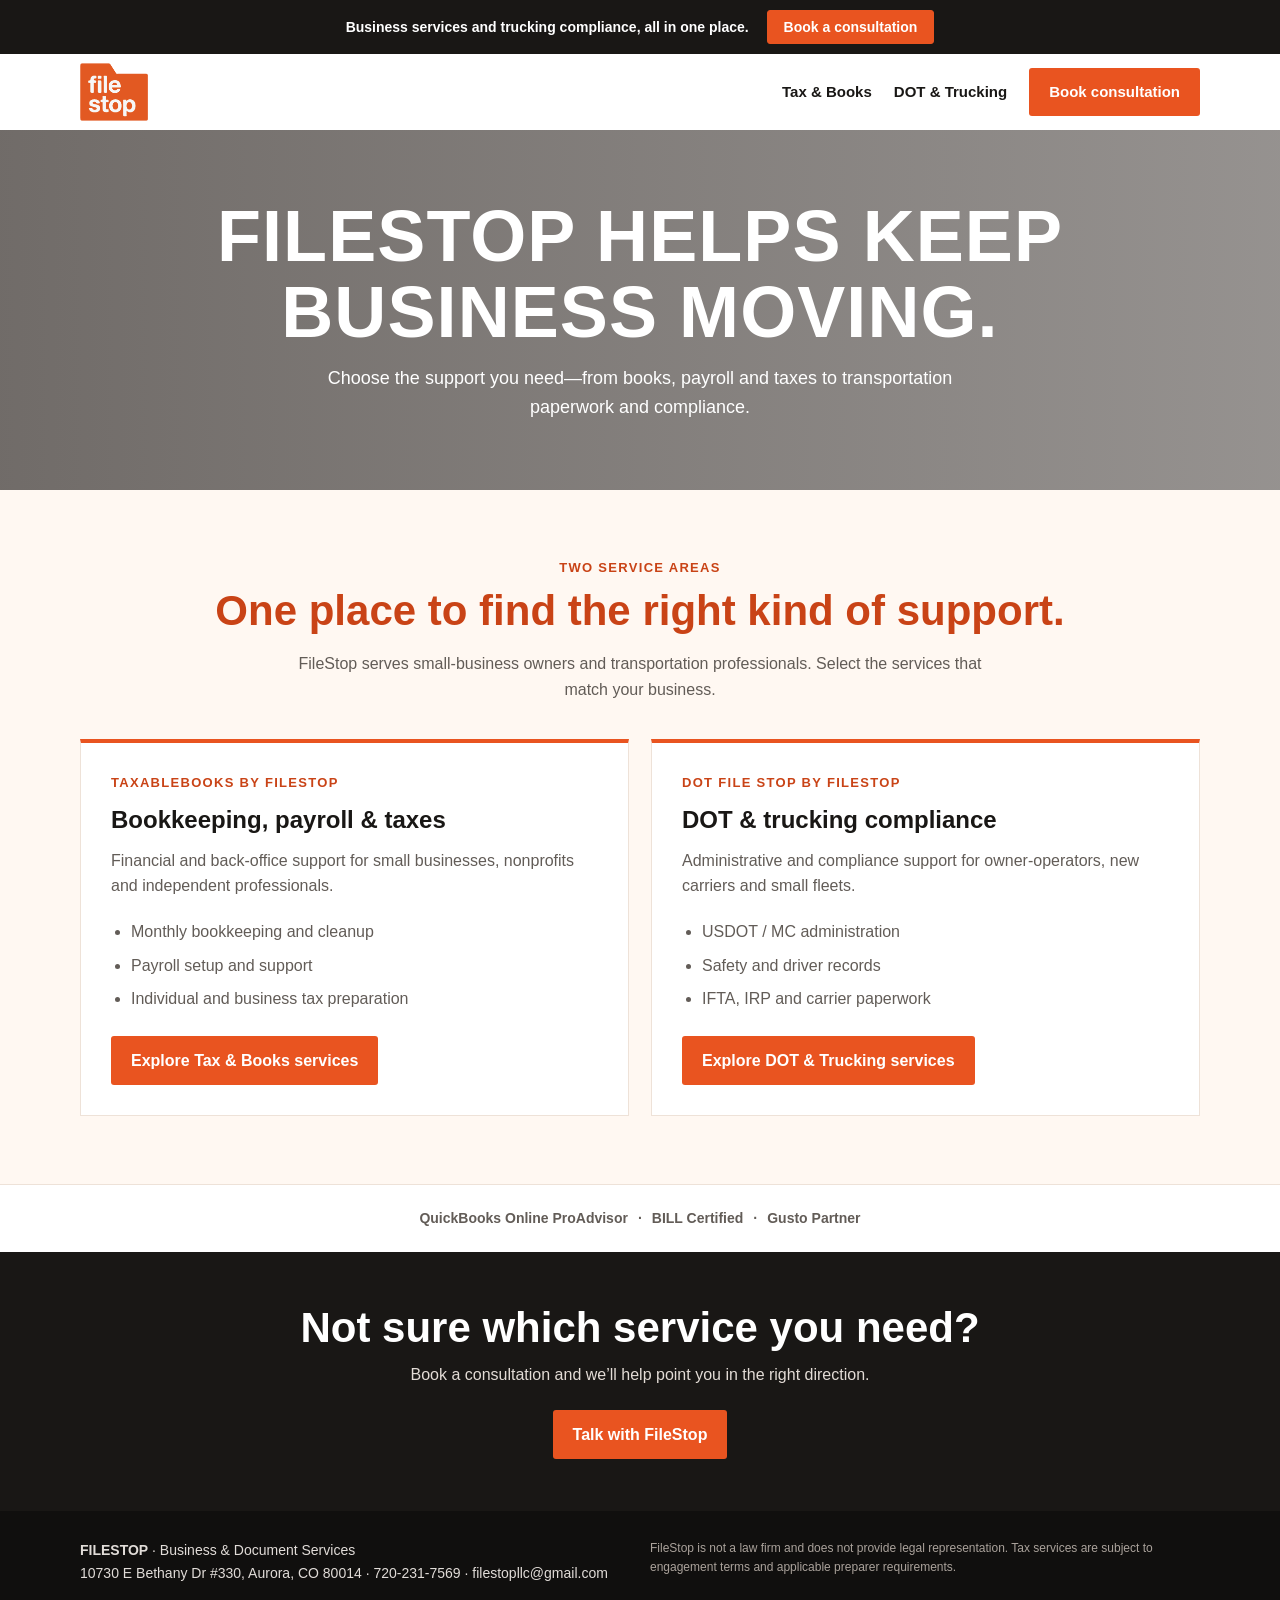
==== commit d0b77a5e: "Refactor index.html and add tax-books.html for improved service presentation - Updated index.html to" ====
--- a/index.html
+++ b/index.html
@@ -2,783 +2,116 @@
 <html lang="en">
   <head>
     <meta charset="utf-8" />
-    <meta name="viewport" content="width=device-width,initial-scale=1" />
-    <title>FileStop | Bookkeeping, Tax, Payroll & Trucking Compliance</title>
+    <meta name="viewport" content="width=device-width, initial-scale=1" />
+    <title>FileStop | Business Services & DOT Compliance</title>
     <meta
       name="description"
-      content="FileStop provides bookkeeping, tax preparation, payroll support, trucking compliance and business consulting in Denver, Colorado."
+      content="Choose the FileStop services for you: bookkeeping, payroll and taxes for businesses, or DOT and trucking compliance for carriers."
     />
-    <style>
-      :root {
-        --orange: #df5a0a;
-        --ink: #101010;
-        --muted: #676767;
-        --paper: #fffaf5;
-        --line: #eadfd6;
-      }
-      * {
-        box-sizing: border-box;
-      }
-      body {
-        margin: 0;
-        font-family: Inter, Arial, sans-serif;
-        color: var(--ink);
-        background: #fff;
-      }
-      a {
-        text-decoration: none;
-        color: inherit;
-      }
-      .wrap {
-        max-width: 1180px;
-        margin: auto;
-        padding: 0 24px;
-      }
-      header {
-        position: sticky;
-        top: 0;
-        background: #fffffff2;
-        backdrop-filter: blur(10px);
-        border-bottom: 1px solid #eee;
-        z-index: 10;
-      }
-      .nav {
-        height: 78px;
-        display: flex;
-        align-items: center;
-        justify-content: space-between;
-      }
-      .logo {
-        display: flex;
-        align-items: center;
-        gap: 10px;
-        font-weight: 800;
-        font-size: 25px;
-      }
-      .logo img {
-      
-        height: 62px;
-        
-        object-position: top ;
-        
-      }
-      .navlinks {
-        display: flex;
-        gap: 26px;
-        align-items: center;
-        font-size: 14px;
-      }
-      .btn {
-        display: inline-block;
-        background: var(--orange);
-        color: #fff;
-        padding: 14px 20px;
-        border-radius: 7px;
-        font-weight: 750;
-      }
-      .btn.dark {
-        background: #111;
-      }
-      .hero {
-        background: linear-gradient(120deg, #fff 0, #fff7f0 55%, #f4e5d8 100%);
-        padding: 86px 0 72px;
-      }
-      .hero-grid {
-        display: grid;
-        grid-template-columns: 1.25fr 0.75fr;
-        gap: 60px;
-        align-items: center;
-      }
-      .eyebrow {
-        color: var(--orange);
-        font-weight: 800;
-        text-transform: uppercase;
-        letter-spacing: 0.12em;
-        font-size: 13px;
-      }
-      h1 {
-        font-size: 58px;
-        line-height: 1.02;
-        margin: 14px 0 22px;
-        letter-spacing: -0.04em;
-      }
-      .hero p {
-        font-size: 19px;
-        line-height: 1.65;
-        color: #4d4d4d;
-        max-width: 720px;
-      }
-      .actions {
-        display: flex;
-        gap: 12px;
-        margin-top: 30px;
-      }
-      .trust {
-        display: flex;
-        gap: 24px;
-        margin-top: 30px;
-        color: #555;
-        font-size: 14px;
-      }
-      .folder {
-        background: #050505;
-        color: #fff;
-        border-radius: 14px;
-        padding: 35px;
-        min-height: 390px;
-        position: relative;
-      }
-      .folder:before {
-        content: "";
-        position: absolute;
-        top: -28px;
-        left: 0;
-        width: 46%;
-        height: 45px;
-        background: #050505;
-        border-radius: 12px 12px 0 0;
-        clip-path: polygon(0 0, 55% 0, 72% 100%, 100% 100%, 100% 100%, 0 100%);
-      }
-      .folder h3 {
-        font-size: 28px;
-        margin: 10px 0;
-      }
-      .folder ul {
-        padding-left: 20px;
-        line-height: 2;
-        color: #ddd;
-      }
-      .folder .orange {
-        color: #ff7623;
-      }
-      .section {
-        padding: 82px 0;
-      }
-      .section.alt {
-        background: var(--paper);
-      }
-      .center {
-        text-align: center;
-        max-width: 760px;
-        margin: auto;
-      }
-      .center h2,
-      .section h2 {
-        font-size: 40px;
-        letter-spacing: -0.025em;
-        margin: 10px 0 14px;
-      }
-      .sub {
-        color: #666;
-        line-height: 1.65;
-      }
-      .cards {
-        display: grid;
-        grid-template-columns: repeat(4, 1fr);
-        gap: 18px;
-        margin-top: 42px;
-      }
-      .card {
-        border: 1px solid var(--line);
-        border-radius: 12px;
-        padding: 26px;
-        background: #fff;
-      }
-      .icon {
-        width: 46px;
-        height: 46px;
-        border-radius: 8px;
-        background: #fff0e6;
-        color: var(--orange);
-        display: grid;
-        place-items: center;
-        font-weight: 900;
-        font-size: 22px;
-      }
-      .card h3 {
-        margin: 18px 0 10px;
-      }
-      .card p {
-        color: #666;
-        line-height: 1.55;
-        font-size: 14px;
-      }
-      .split {
-        display: grid;
-        grid-template-columns: 1fr 1fr;
-        gap: 55px;
-        align-items: center;
-      }
-      .check {
-        display: grid;
-        grid-template-columns: 1fr 1fr;
-        gap: 12px;
-        margin-top: 25px;
-      }
-      .check div {
-        padding: 14px;
-        border: 1px solid var(--line);
-        border-radius: 8px;
-        background: #fff;
-      }
-      .price {
-        background: #111;
-        color: #fff;
-        border-radius: 14px;
-        padding: 34px;
-      }
-      .price h3 {
-        font-size: 28px;
-        margin-top: 0;
-      }
-      .price .money {
-        font-size: 48px;
-        font-weight: 850;
-      }
-      .price small {
-        color: #bbb;
-      }
-      .steps {
-        display: grid;
-        grid-template-columns: repeat(3, 1fr);
-        gap: 20px;
-        margin-top: 36px;
-      }
-      .step {
-        padding: 28px;
-        border-top: 4px solid var(--orange);
-        background: #fff;
-        border-radius: 0 0 10px 10px;
-        box-shadow: 0 8px 25px #0000000b;
-      }
-      .num {
-        font-size: 13px;
-        color: var(--orange);
-        font-weight: 800;
-      }
-      .cta {
-        background: var(--orange);
-        color: #fff;
-        padding: 65px 0;
-      }
-      .cta .split {
-        grid-template-columns: 1.3fr 0.7fr;
-      }
-      .cta h2 {
-        font-size: 42px;
-        margin: 0 0 12px;
-      }
-      .cta p {
-        color: #ffe8d8;
-      }
-      .cta .btn {
-        background: #fff;
-        color: #111;
-      }
-      .brands {
-        display: flex;
-        gap: 14px;
-        flex-wrap: wrap;
-        margin-top: 25px;
-      }
-      .pill {
-        border: 1px solid #ddd;
-        border-radius: 999px;
-        padding: 10px 15px;
-        background: #fff;
-        font-weight: 700;
-        font-size: 13px;
-      }
-      .credentials {
-        display: grid;
-        grid-template-columns: repeat(4, 1fr);
-        gap: 16px;
-        margin-top: 38px;
-      }
-      .credential {
-        background: #fff;
-        border: 1px solid var(--line);
-        border-radius: 12px;
-        padding: 24px;
-        min-height: 190px;
-        display: flex;
-        flex-direction: column;
-        justify-content: space-between;
-      }
-      .credential .brandname {
-        font-size: 24px;
-        font-weight: 850;
-        letter-spacing: -0.02em;
-      }
-      .credential .status {
-        display: inline-block;
-        margin-top: 10px;
-        color: var(--orange);
-        font-weight: 800;
-        font-size: 12px;
-        text-transform: uppercase;
-        letter-spacing: 0.08em;
-      }
-      .credential p {
-        font-size: 14px;
-        color: #666;
-        line-height: 1.55;
-        margin-bottom: 0;
-      }
-      .disclosure {
-        margin-top: 20px;
-        padding: 16px 18px;
-        border-left: 3px solid var(--orange);
-        background: #fff7f0;
-        color: #666;
-        font-size: 12px;
-        line-height: 1.55;
-      }
-      .techstrip {
-        display: flex;
-        gap: 10px;
-        flex-wrap: wrap;
-        margin-top: 24px;
-      }
-      .techstrip span {
-        border: 1px solid #ddd;
-        border-radius: 8px;
-        padding: 9px 12px;
-        background: #fff;
-        font-size: 12px;
-        font-weight: 750;
-      }
-      footer {
-        background: #0c0c0c;
-        color: #ddd;
-        padding: 50px 0 28px;
-      }
-      footer h3 {
-        color: #fff;
-      }
-      .foot {
-        display: grid;
-        grid-template-columns: 1.4fr 1fr 1fr;
-        gap: 40px;
-      }
-      .fine {
-        border-top: 1px solid #333;
-        margin-top: 35px;
-        padding-top: 20px;
-        color: #888;
-        font-size: 12px;
-      }
-      .legal {
-        font-size: 12px;
-        color: #777;
-        line-height: 1.5;
-        margin-top: 12px;
-      }
-      @media (max-width: 900px) {
-        .credentials {
-          grid-template-columns: 1fr 1fr;
-        }
-        .navlinks a:not(.btn) {
-          display: none;
-        }
-        .hero-grid,
-        .split,
-        .cta .split {
-          grid-template-columns: 1fr;
-        }
-        .cards {
-          grid-template-columns: 1fr 1fr;
-        }
-        .steps {
-          grid-template-columns: 1fr;
-        }
-        h1 {
-          font-size: 44px;
-        }
-        .folder {
-          margin-top: 20px;
-        }
-        .foot {
-          grid-template-columns: 1fr;
-        }
-        .check {
-          grid-template-columns: 1fr;
-        }
-      }
-      @media (max-width: 560px) {
-        .credentials {
-          grid-template-columns: 1fr;
-        }
-        .cards {
-          grid-template-columns: 1fr;
-        }
-        .hero {
-          padding-top: 55px;
-        }
-        h1 {
-          font-size: 38px;
-        }
-        .actions {
-          flex-direction: column;
-        }
-        .trust {
-          flex-direction: column;
-          gap: 8px;
-        }
-      }
-    </style>
+    <link rel="stylesheet" href="filestop.css" />
   </head>
   <body>
+    <div class="booking-bar">
+      Business services and trucking compliance, all in one place.
+      <a href="https://calendly.com/taxablebooks/30min">Book a consultation</a>
+    </div>
     <header>
       <div class="wrap nav">
-        <a class="logo" href="#"
-          ><img src="filestoplogo.png" alt="FileStop logo" /><span
-            ></span
-          ></a
-        >
-        <nav class="navlinks">
-          <a href="#services">Services</a><a href="#trucking">Trucking</a
-          ><a href="#tax">Tax & Books</a><a href="#technology">Platforms</a
-          ><a href="#about">About</a
-          ><a class="btn" href="https://calendly.com/taxablebooks/30min">Book Consultation</a>
+        <a class="logo" href="index.html" aria-label="FileStop home">
+          <img src="filestoplogo.png" alt="FileStop" />
+        </a>
+        <nav class="navlinks" aria-label="Main navigation">
+          <a href="tax-books.html">Tax & Books</a>
+          <a href="dot-trucking.html">DOT & Trucking</a>
+          <a class="button" href="https://calendly.com/taxablebooks/30min">
+            Book consultation
+          </a>
         </nav>
       </div>
     </header>
     <main>
       <section class="hero">
-        <div class="wrap hero-grid">
-          <div>
-            <div class="eyebrow">Business & Financial Services</div>
-            <h1>Your business paperwork.<br />Handled.</h1>
-            <p>
-              Bookkeeping, payroll support, tax preparation and transportation
-              compliance all from one practical business service center.
-              FileStop helps small businesses stay organized, compliant and
-              ready for what comes next.
-            </p>
-            <div class="actions">
-              <a class="btn" href="https://calendly.com/taxablebooks/30min">Book & Prepay Consultation</a
-              ><a class="btn dark" href="#services">Explore Services</a>
-            </div>
-            <div class="trust">
-              <span>✓ QuickBooks ProAdvisor</span><span>✓ BILL Certified</span
-              ><span>✓ Gusto Partner</span>
-            </div>
-          </div>
-          <div class="folder">
-            <div class="eyebrow orange">FILESTOP</div>
-            <h3>One stop for the back office.</h3>
-            <ul>
-              <li>Monthly bookkeeping & cleanup</li>
-              <li>Business & individual tax filing</li>
-              <li>Payroll setup & ongoing support</li>
-              <li>FMCSA / DOT compliance</li>
-              <li>IFTA, IRP & carrier administration</li>
-              <li>Business consultation</li>
-            </ul>
-            <p style="color: #aaa">
-              Denver, Colorado • Remote service available
-            </p>
-          </div>
+        <div>
+          <h1>FileStop helps keep business moving.</h1>
+          <p>
+            Choose the support you need—from books, payroll and taxes to
+            transportation paperwork and compliance.
+          </p>
         </div>
       </section>
-      <section class="section" id="services">
+      <section class="home-intro">
         <div class="wrap">
-          <div class="center">
-            <div class="eyebrow">Core Services</div>
-            <h2>Built around the work businesses actually need.</h2>
-            <p class="sub">
-              Our primary focus is keeping your books current, filings on track,
-              payroll organized and regulated transportation businesses
-              compliant.
-            </p>
-          </div>
-          <div class="cards">
-            <article class="card">
-              <div class="icon">$</div>
-              <h3>Bookkeeping</h3>
+          <div class="eyebrow">Two service areas</div>
+          <h2>One place to find the right kind of support.</h2>
+          <p>
+            FileStop serves small-business owners and transportation
+            professionals. Select the services that match your business.
+          </p>
+          <div class="audience-grid">
+            <article class="audience-card">
+              <div class="eyebrow">TaxableBooks by FileStop</div>
+              <h3>Bookkeeping, payroll & taxes</h3>
               <p>
-                Monthly bookkeeping, catch-up and cleanup, reconciliations,
-                financial statements, chart-of-accounts design and nonprofit
-                accounting support.
+                Financial and back-office support for small businesses,
+                nonprofits and independent professionals.
               </p>
+              <ul>
+                <li>Monthly bookkeeping and cleanup</li>
+                <li>Payroll setup and support</li>
+                <li>Individual and business tax preparation</li>
+              </ul>
+              <a class="button" href="tax-books.html">
+                Explore Tax & Books services
+              </a>
             </article>
-            <article class="card">
-              <div class="icon">✓</div>
-              <h3>Trucking Compliance</h3>
+            <article class="audience-card">
+              <div class="eyebrow">DOT File Stop by FileStop</div>
+              <h3>DOT & trucking compliance</h3>
               <p>
-                New-carrier setup, FMCSA administration, driver and equipment
-                records, IFTA/IRP support, safety-audit preparation and ongoing
-                compliance.
+                Administrative and compliance support for owner-operators,
+                new carriers and small fleets.
               </p>
-            </article>
-            <article class="card">
-              <div class="icon">P</div>
-              <h3>Payroll</h3>
-              <p>
-                Payroll setup, payroll bookkeeping, contractor tracking, payroll
-                account support and coordination of recurring payroll workflows.
-              </p>
-            </article>
-            <article class="card">
-              <div class="icon">%</div>
-              <h3>Taxes</h3>
-              <p>
-                Individual and small-business tax preparation, nonprofit
-                returns, tax document organization and year-round tax support.
-              </p>
+              <ul>
+                <li>USDOT / MC administration</li>
+                <li>Safety and driver records</li>
+                <li>IFTA, IRP and carrier paperwork</li>
+              </ul>
+              <a class="button" href="dot-trucking.html">
+                Explore DOT & Trucking services
+              </a>
             </article>
           </div>
         </div>
       </section>
-      <section class="section alt" id="trucking">
-        <div class="wrap split">
-          <div>
-            <div class="eyebrow">Transportation Compliance</div>
-            <h2>Compliance support from startup to ongoing operations.</h2>
-            <p class="sub">
-              Built for owner-operators and small fleets that need someone who
-              understands the administrative side of running a carrier.
-            </p>
-            <div class="check">
-              <div>USDOT / MC administration</div>
-              <div>New entrant safety audits</div>
-              <div>Driver qualification records</div>
-              <div>Vehicle & maintenance records</div>
-              <div>IFTA & mileage reporting</div>
-              <div>IRP administration</div>
-              <div>MCS-150 updates</div>
-              <div>Compliance consulting</div>
-            </div>
-          </div>
-          <div class="price">
-            <div class="eyebrow orange">Consult First</div>
-            <h3>Have a compliance problem?</h3>
-            <p>
-              Reserve a dedicated consultation slot so we can review the issue
-              before recommending filings, corrections or ongoing support.
-            </p>
-            <div class="money">Prepaid</div>
-            <small
-              >Consultation fee applied at booking. Service fees quoted
-              separately.</small
-            >
-            <div style="margin-top: 25px">
-              <a class="btn" href="https://calendly.com/taxablebooks/30min">Reserve a Slot</a>
-            </div>
-          </div>
-        </div>
-      </section>
-      <section class="section" id="tax">
-        <div class="wrap split">
-          <div>
-            <div class="eyebrow">TaxableBooks by FileStop</div>
-            <h2>Books that make tax time easier.</h2>
-            <p class="sub">
-              Tax and bookkeeping should work together. We organize the books
-              throughout the year so owners can see what is happening in the
-              business and prepare cleaner records for filing.
-            </p>
-            <div class="brands">
-              <span class="pill">Monthly Bookkeeping</span
-              ><span class="pill">Catch-Up / Cleanup</span
-              ><span class="pill">Small Business Tax</span
-              ><span class="pill">Nonprofit Accounting</span
-              ><span class="pill">Financial Reports</span>
-            </div>
-            <div class="techstrip">
-              <span>QuickBooks Online ProAdvisor</span
-              ><span>BILL Certified</span><span>Gusto Partner</span>
-            </div>
-          </div>
-          <div>
-            <div class="card">
-              <h3>Especially suited for</h3>
-              <p>
-                Transportation companies • Nonprofits • Home healthcare
-                businesses • Independent contractors • Local service businesses
-                • Owner-operated companies
-              </p>
-              <hr
-                style="border: 0; border-top: 1px solid #eee; margin: 24px 0"
-              />
-              <h3>Year-round support</h3>
-              <p>
-                Don't wait until tax season to find out your books need months
-                of cleanup. FileStop can maintain the records and help you
-                address issues as they happen.
-              </p>
-            </div>
-          </div>
-        </div>
-      </section>
-      <section class="section alt" id="technology">
+      <div class="credentials">
+        QuickBooks Online ProAdvisor <span aria-hidden="true">·</span> BILL
+        Certified <span aria-hidden="true">·</span> Gusto Partner
+      </div>
+      <section class="contact">
         <div class="wrap">
-          <div class="center">
-            <div class="eyebrow">
-              Certified Technology & Industry Relationships
-            </div>
-            <h2>Tools we know. Systems that work.</h2>
-            <p class="sub">
-              FILESTOP combines hands-on service with platforms we use every day
-              for accounting, payables, payroll and transportation finance.
-              These relationships help us build practical workflows around the
-              systems our clients actually use.
-            </p>
-          </div>
-          <div class="credentials">
-            <article class="credential">
-              <div>
-                <div class="brandname">QuickBooks® Online</div>
-                <span class="status">ProAdvisor</span>
-              </div>
-              <p>
-                Bookkeeping setup, cleanup, reconciliations, reporting and
-                ongoing QuickBooks Online support.
-              </p>
-            </article>
-            <article class="credential">
-              <div>
-                <div class="brandname">BILL</div>
-                <span class="status">Certified</span>
-              </div>
-              <p>
-                Accounts payable workflows, vendor management and
-                payment-process support for growing businesses and nonprofits.
-              </p>
-            </article>
-            <article class="credential">
-              <div>
-                <div class="brandname">Gusto</div>
-                <span class="status">Partner</span>
-              </div>
-              <p>
-                Payroll setup and support designed to connect payroll activity
-                with clean, reliable bookkeeping.
-              </p>
-            </article>
-            <article class="credential">
-              <div>
-                <div class="brandname">RTS Financial</div>
-                <span class="status">Affiliate Relationship</span>
-              </div>
-              <p>
-                For trucking clients exploring factoring and related
-                transportation financial services, we can facilitate an
-                introduction to RTS Financial.
-              </p>
-            </article>
-          </div>
-          <div class="disclosure">
-            <strong>Transparency:</strong> FILESTOP may receive a referral
-            commission when an eligible trucking company enrolls with RTS
-            Financial through our referral. Clients are not required to use RTS
-            Financial, and the referral relationship does not change the fee for
-            FILESTOP's separate accounting, tax or compliance services.
-          </div>
-        </div>
-      </section>
-      <section class="section alt" id="book">
-        <div class="wrap">
-          <div class="center">
-            <div class="eyebrow">Paid Consultation Booking</div>
-            <h2>Choose a topic. Pay. Reserve your time.</h2>
-            <p class="sub">
-              The booking flow is designed to reduce no-shows and make sure your
-              appointment is reserved for your specific issue.
-            </p>
-          </div>
-          <div class="steps">
-            <div class="step">
-              <div class="num">STEP 01</div>
-              <h3>Select your consultation</h3>
-              <p class="sub">
-                Choose bookkeeping/tax, trucking compliance, payroll or general
-                business consultation.
-              </p>
-            </div>
-            <div class="step">
-              <div class="num">STEP 02</div>
-              <h3>Prepay securely</h3>
-              <p class="sub">
-                Payment is collected before the appointment is confirmed. Your
-                cancellation/rescheduling policy can be displayed at checkout.
-              </p>
-            </div>
-            <div class="step">
-              <div class="num">STEP 03</div>
-              <h3>Pick an available slot</h3>
-              <p class="sub">
-                Client receives confirmation, intake instructions and a secure
-                method to provide documents before the meeting.
-              </p>
-            </div>
-          </div>
-          <div
-            id="booking-placeholder"
-            style="text-align: center; margin-top: 32px"
-          >
-            <a class="btn" href="https://calendly.com/taxablebooks/30min"
-              >Book & Prepay Consultation</a
-            >
-            <p class="legal">
-              Booking integration placeholder: connect this button to your
-              scheduling/payment provider (for example, a booking platform with
-              Stripe/Square payments). Do not collect sensitive tax or identity
-              documents through ordinary website forms.
-            </p>
-          </div>
-        </div>
-      </section>
-      <section class="cta" id="about">
-        <div class="wrap split">
-          <div>
-            <h2>People. Businesses. Brighter futures.</h2>
-            <p>
-              FILESTOP brings business administration, financial services and
-              compliance support together under one roof—with specialized
-              services including TaxableBooks and DOT File Stop.
-            </p>
-          </div>
-          <div><a class="btn" href="https://calendly.com/taxablebooks/30min">Schedule a Consultation</a></div>
+          <h2>Not sure which service you need?</h2>
+          <p>Book a consultation and we’ll help point you in the right direction.</p>
+          <a class="button" href="https://calendly.com/taxablebooks/30min">
+            Talk with FileStop
+          </a>
         </div>
       </section>
     </main>
     <footer>
-      <div class="wrap">
-        <div class="foot">
-          <div>
-            <h3>FILESTOP</h3>
-            <p>Business & Document Services</p>
-            <p>
-              10730 E Bethany Dr #330<br />Aurora, CO 80014<br />720-231-7569<br />filestopllc@gmail.com
-            </p>
-          </div>
-          <div>
-            <h3>Focus</h3>
-            <p>
-              Bookkeeping<br />Taxes<br />Payroll<br />Trucking Compliance<br />Business
-              Consulting
-            </p>
-          </div>
-          <div>
-            <h3>Specialized Brands</h3>
-            <p>TaxableBooks<br />DOT File Stop<br />F-Stop Photo</p>
-            <p style="margin-top: 18px; color: #888; font-size: 12px">
-              QuickBooks Online ProAdvisor • BILL Certified • Gusto Partner •
-              RTS Financial affiliate
-            </p>
-          </div>
+      <div class="wrap footer-content">
+        <div>
+          <p><strong>FILESTOP</strong> · Business & Document Services</p>
+          <p>
+            10730 E Bethany Dr #330, Aurora, CO 80014 ·
+            <a href="tel:+17202317569">720-231-7569</a> ·
+            <a href="mailto:filestopllc@gmail.com">filestopllc@gmail.com</a>
+          </p>
         </div>
-        <div class="fine">
-          © 2026 FileStop. All rights reserved.
-          <div class="legal">
-            FileStop is not a law firm and does not provide legal
-            representation. Service descriptions are general and availability
-            may vary. Tax services are subject to engagement terms and
-            applicable preparer requirements.
-          </div>
-        </div>
+        <p class="legal">
+          FileStop is not a law firm and does not provide legal representation.
+          Tax services are subject to engagement terms and applicable preparer
+          requirements.
+        </p>
       </div>
     </footer>
   </body>
--- a/filestop.css
+++ b/filestop.css
@@ -0,0 +1,505 @@
+:root {
+  --orange: #e95420;
+  --orange-dark: #c94316;
+  --ink: #191715;
+  --muted: #625c57;
+  --paper: #fff8f2;
+  --line: #eee2d8;
+}
+
+* {
+  box-sizing: border-box;
+}
+
+html {
+  scroll-behavior: smooth;
+}
+
+body {
+  margin: 0;
+  color: var(--ink);
+  font-family: Arial, Helvetica, sans-serif;
+  line-height: 1.6;
+}
+
+a {
+  color: inherit;
+  text-decoration: none;
+}
+
+a:focus-visible {
+  outline: 3px solid var(--orange-dark);
+  outline-offset: 3px;
+}
+
+.wrap {
+  width: min(1120px, calc(100% - 40px));
+  margin: 0 auto;
+}
+
+.booking-bar {
+  padding: 10px 20px;
+  color: #fff;
+  background: var(--ink);
+  text-align: center;
+  font-size: 14px;
+  font-weight: 700;
+}
+
+.booking-bar a {
+  display: inline-block;
+  margin-left: 14px;
+  padding: 5px 16px;
+  border: 1px solid var(--orange);
+  border-radius: 3px;
+  background: var(--orange);
+  transition: background 160ms ease, color 160ms ease;
+}
+
+.booking-bar a:hover {
+  border-color: var(--orange-dark);
+  background: var(--orange-dark);
+}
+
+header {
+  background: #fff;
+}
+
+.nav {
+  min-height: 76px;
+  display: flex;
+  align-items: center;
+  justify-content: space-between;
+  gap: 24px;
+}
+
+.logo img {
+  display: block;
+  width: auto;
+  height: 58px;
+}
+
+.navlinks {
+  display: flex;
+  align-items: center;
+  gap: 22px;
+  font-size: 15px;
+  font-weight: 700;
+}
+
+.navlinks a:not(.button):hover {
+  color: var(--orange-dark);
+}
+
+.button {
+  display: inline-block;
+  padding: 12px 20px;
+  border-radius: 3px;
+  color: #fff;
+  background: var(--orange);
+  font-weight: 700;
+  transition: background 160ms ease;
+}
+
+.button:hover {
+  background: var(--orange-dark);
+}
+
+.hero {
+  min-height: 360px;
+  display: grid;
+  place-items: center;
+  padding: 64px 20px;
+  color: #fff;
+  text-align: center;
+  background:
+    linear-gradient(90deg, rgb(25 17 12 / 62%), rgb(25 17 12 / 46%)),
+    url("https://lh7-us.googleusercontent.com/sitesv-images-rt/AMxu72uCCdozwJuahA-BFi1BO3NUun9x0uifHX44OuO67a-0NgPsMCyZIH2A64aiL5lunExKT8FARL32sNMDMlnx-o89AVs__OrCJ1OsMsZgxujkhocDAkyL9RAM-eLq1IhQbC3nafeSP6436QNBlT-LuS-lfhbWQ4WVDnv8qAhfkSdRas4g7UXm4KmHZ09n=w16383")
+      center / cover no-repeat;
+}
+
+.hero h1 {
+  max-width: 1000px;
+  margin: 0 auto 14px;
+  font-size: clamp(38px, 6vw, 72px);
+  line-height: 1.05;
+  letter-spacing: 0.015em;
+  text-transform: uppercase;
+}
+
+.hero p {
+  max-width: 680px;
+  margin: 0 auto;
+  font-size: 18px;
+}
+
+.hero .button {
+  margin-top: 24px;
+}
+
+.hero-compact {
+  min-height: 300px;
+}
+
+.hero-books {
+  background:
+    linear-gradient(90deg, rgb(25 17 12 / 66%), rgb(25 17 12 / 48%)),
+    url("https://images.unsplash.com/photo-1460925895917-afdab827c52f?auto=format&fit=crop&w=1600&q=80")
+      center 48% / cover no-repeat;
+}
+
+.hero-trucking {
+  background:
+    linear-gradient(90deg, rgb(25 17 12 / 58%), rgb(25 17 12 / 42%)),
+    url("https://thumb.wikimedia.org/wikipedia/commons/thumb/9/9d/Freightliner_Cascadia_hauling_a_McLane_trailer.jpg/1280px-Freightliner_Cascadia_hauling_a_McLane_trailer.jpg")
+      center 54% / cover no-repeat;
+}
+
+.hero-compact h1 {
+  font-size: clamp(36px, 5vw, 60px);
+}
+
+.home-intro,
+.section {
+  padding: 68px 0;
+}
+
+.home-intro,
+.section.alt {
+  background: var(--paper);
+}
+
+.home-intro {
+  text-align: center;
+}
+
+.home-intro h2,
+h2 {
+  margin: 0 0 16px;
+  color: var(--orange-dark);
+  font-size: clamp(30px, 4vw, 42px);
+  line-height: 1.15;
+}
+
+.home-intro p,
+.section-heading p {
+  max-width: 720px;
+  margin: 0 auto;
+  color: var(--muted);
+}
+
+.eyebrow {
+  margin-bottom: 8px;
+  color: var(--orange-dark);
+  font-size: 13px;
+  font-weight: 800;
+  letter-spacing: 0.1em;
+  text-transform: uppercase;
+}
+
+.audience-grid {
+  display: grid;
+  grid-template-columns: repeat(2, minmax(0, 1fr));
+  gap: 22px;
+  margin-top: 36px;
+  text-align: left;
+}
+
+.audience-card {
+  display: flex;
+  flex-direction: column;
+  align-items: flex-start;
+  padding: 30px;
+  border: 1px solid var(--line);
+  border-top: 4px solid var(--orange);
+  background: #fff;
+}
+
+.audience-card h3 {
+  margin: 0 0 8px;
+  font-size: 24px;
+}
+
+.audience-card p {
+  margin: 0;
+  color: var(--muted);
+}
+
+.audience-card ul {
+  display: grid;
+  gap: 8px;
+  margin: 20px 0 24px;
+  padding-left: 20px;
+  color: var(--muted);
+}
+
+.audience-card .button {
+  margin-top: auto;
+}
+
+.section-heading {
+  max-width: 720px;
+  margin: 0 auto 34px;
+  text-align: center;
+}
+
+.service-grid {
+  display: grid;
+  grid-template-columns: repeat(3, minmax(0, 1fr));
+  gap: 18px;
+}
+
+.service-card,
+.platform-card {
+  padding: 24px;
+  border: 1px solid var(--line);
+  background: #fff;
+}
+
+.service-card h3,
+.platform-card h3 {
+  margin: 0 0 9px;
+  font-size: 19px;
+}
+
+.service-card p,
+.platform-card p {
+  margin: 0;
+  color: var(--muted);
+  font-size: 14px;
+}
+
+.service-mark {
+  display: grid;
+  width: 40px;
+  height: 40px;
+  margin-bottom: 18px;
+  place-items: center;
+  color: var(--orange-dark);
+  background: var(--paper);
+  font-size: 20px;
+  font-weight: 800;
+}
+
+.detail-grid {
+  display: grid;
+  grid-template-columns: 1.15fr 0.85fr;
+  align-items: center;
+  gap: 52px;
+}
+
+.detail-grid > div > p,
+.detail-grid aside > p {
+  color: var(--muted);
+}
+
+.checklist {
+  display: grid;
+  grid-template-columns: 1fr 1fr;
+  gap: 12px;
+  margin: 24px 0 0;
+  padding: 0;
+  list-style: none;
+}
+
+.checklist li {
+  padding: 12px;
+  border: 1px solid var(--line);
+  background: #fff;
+}
+
+.detail-callout {
+  padding: 30px;
+  color: #fff;
+  background: var(--ink);
+}
+
+.detail-callout h3 {
+  margin: 0 0 10px;
+  font-size: 24px;
+}
+
+.detail-callout p {
+  color: #e3dcd6;
+}
+
+.specialties,
+.credentials {
+  display: flex;
+  flex-wrap: wrap;
+  justify-content: center;
+  gap: 10px;
+}
+
+.specialties {
+  margin-top: 22px;
+}
+
+.specialties span {
+  padding: 8px 12px;
+  border: 1px solid var(--line);
+  background: #fff;
+  font-size: 13px;
+  font-weight: 700;
+}
+
+.platform-grid {
+  display: grid;
+  grid-template-columns: repeat(3, minmax(0, 1fr));
+  gap: 18px;
+}
+
+.platform-card strong {
+  display: block;
+  margin-bottom: 8px;
+  color: var(--orange-dark);
+  font-size: 12px;
+  letter-spacing: 0.08em;
+  text-transform: uppercase;
+}
+
+.credentials {
+  padding: 22px 20px;
+  border-top: 1px solid var(--line);
+  color: var(--muted);
+  background: #fff;
+  text-align: center;
+  font-size: 14px;
+  font-weight: 700;
+}
+
+.contact {
+  padding: 52px 0;
+  color: #fff;
+  background: var(--ink);
+  text-align: center;
+}
+
+.contact h2 {
+  margin-bottom: 10px;
+  color: #fff;
+}
+
+.contact p {
+  margin: 0 0 22px;
+  color: #e3dcd6;
+}
+
+footer {
+  padding: 28px 0;
+  color: #e1dcd8;
+  background: #100f0e;
+  font-size: 14px;
+}
+
+.footer-content {
+  display: flex;
+  justify-content: space-between;
+  align-items: flex-start;
+  gap: 24px;
+}
+
+footer p {
+  margin: 0;
+}
+
+.legal {
+  max-width: 550px;
+  color: #aaa29b;
+  font-size: 12px;
+}
+
+.photo-credit {
+  margin-top: 8px;
+  color: #aaa29b;
+  font-size: 11px;
+}
+
+.photo-credit a {
+  text-decoration: underline;
+  text-underline-offset: 2px;
+}
+
+@media (max-width: 800px) {
+  .navlinks {
+    gap: 14px;
+    font-size: 14px;
+  }
+
+  .audience-grid {
+    gap: 16px;
+  }
+
+  .service-grid {
+    grid-template-columns: 1fr 1fr;
+  }
+
+  .detail-grid {
+    grid-template-columns: 1fr;
+    gap: 28px;
+  }
+
+  .footer-content {
+    flex-direction: column;
+  }
+}
+
+@media (max-width: 560px) {
+  .wrap {
+    width: min(100% - 32px, 1120px);
+  }
+
+  .booking-bar {
+    font-size: 12px;
+  }
+
+  .booking-bar a {
+    margin-left: 6px;
+    padding: 4px 10px;
+  }
+
+  .logo img {
+    height: 48px;
+  }
+
+  .nav {
+    min-height: 68px;
+    gap: 10px;
+  }
+
+  .navlinks {
+    gap: 10px;
+    font-size: 12px;
+  }
+
+  .navlinks .button {
+    padding: 9px 10px;
+  }
+
+  .hero {
+    min-height: 320px;
+    padding: 48px 16px;
+  }
+
+  .hero p {
+    font-size: 16px;
+  }
+
+  .home-intro,
+  .section {
+    padding: 48px 0;
+  }
+
+  .audience-grid,
+  .service-grid,
+  .platform-grid,
+  .checklist {
+    grid-template-columns: 1fr;
+  }
+
+  .audience-card,
+  .service-card,
+  .platform-card {
+    padding: 20px;
+  }
+}
